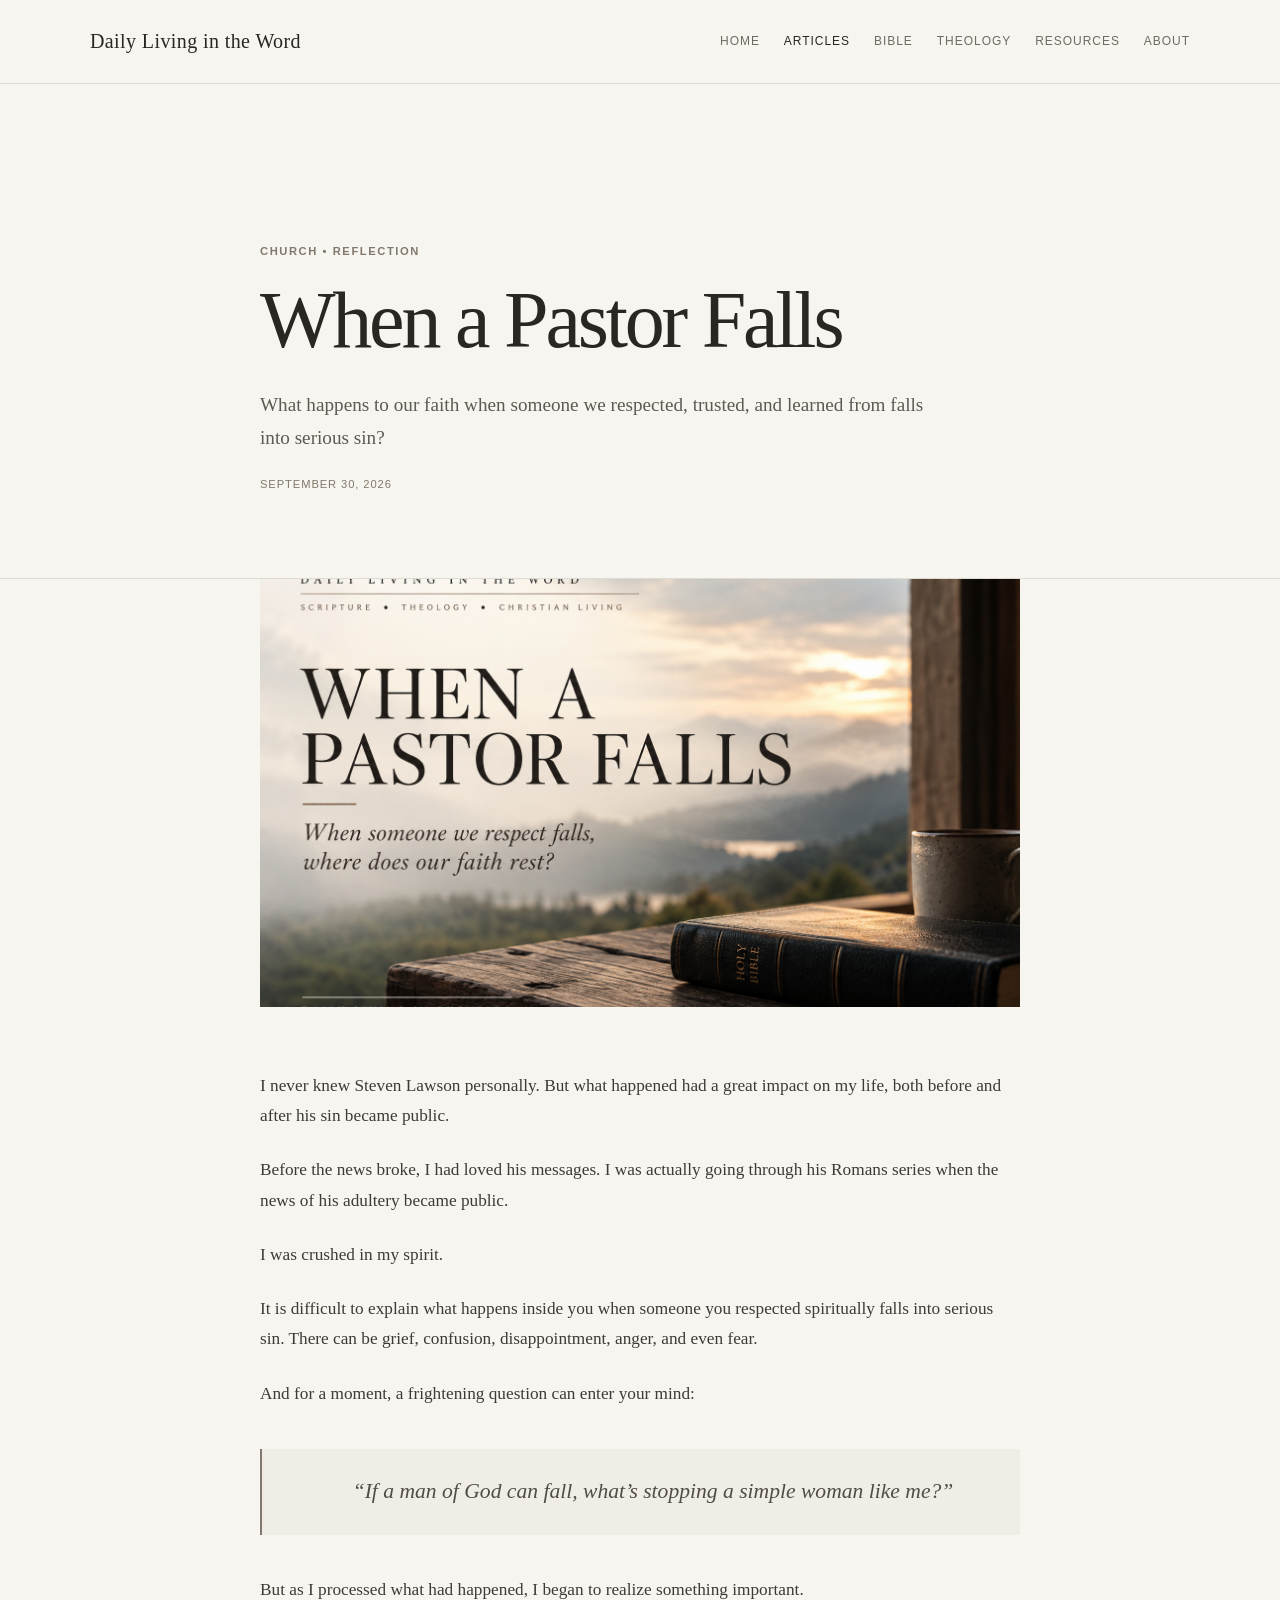
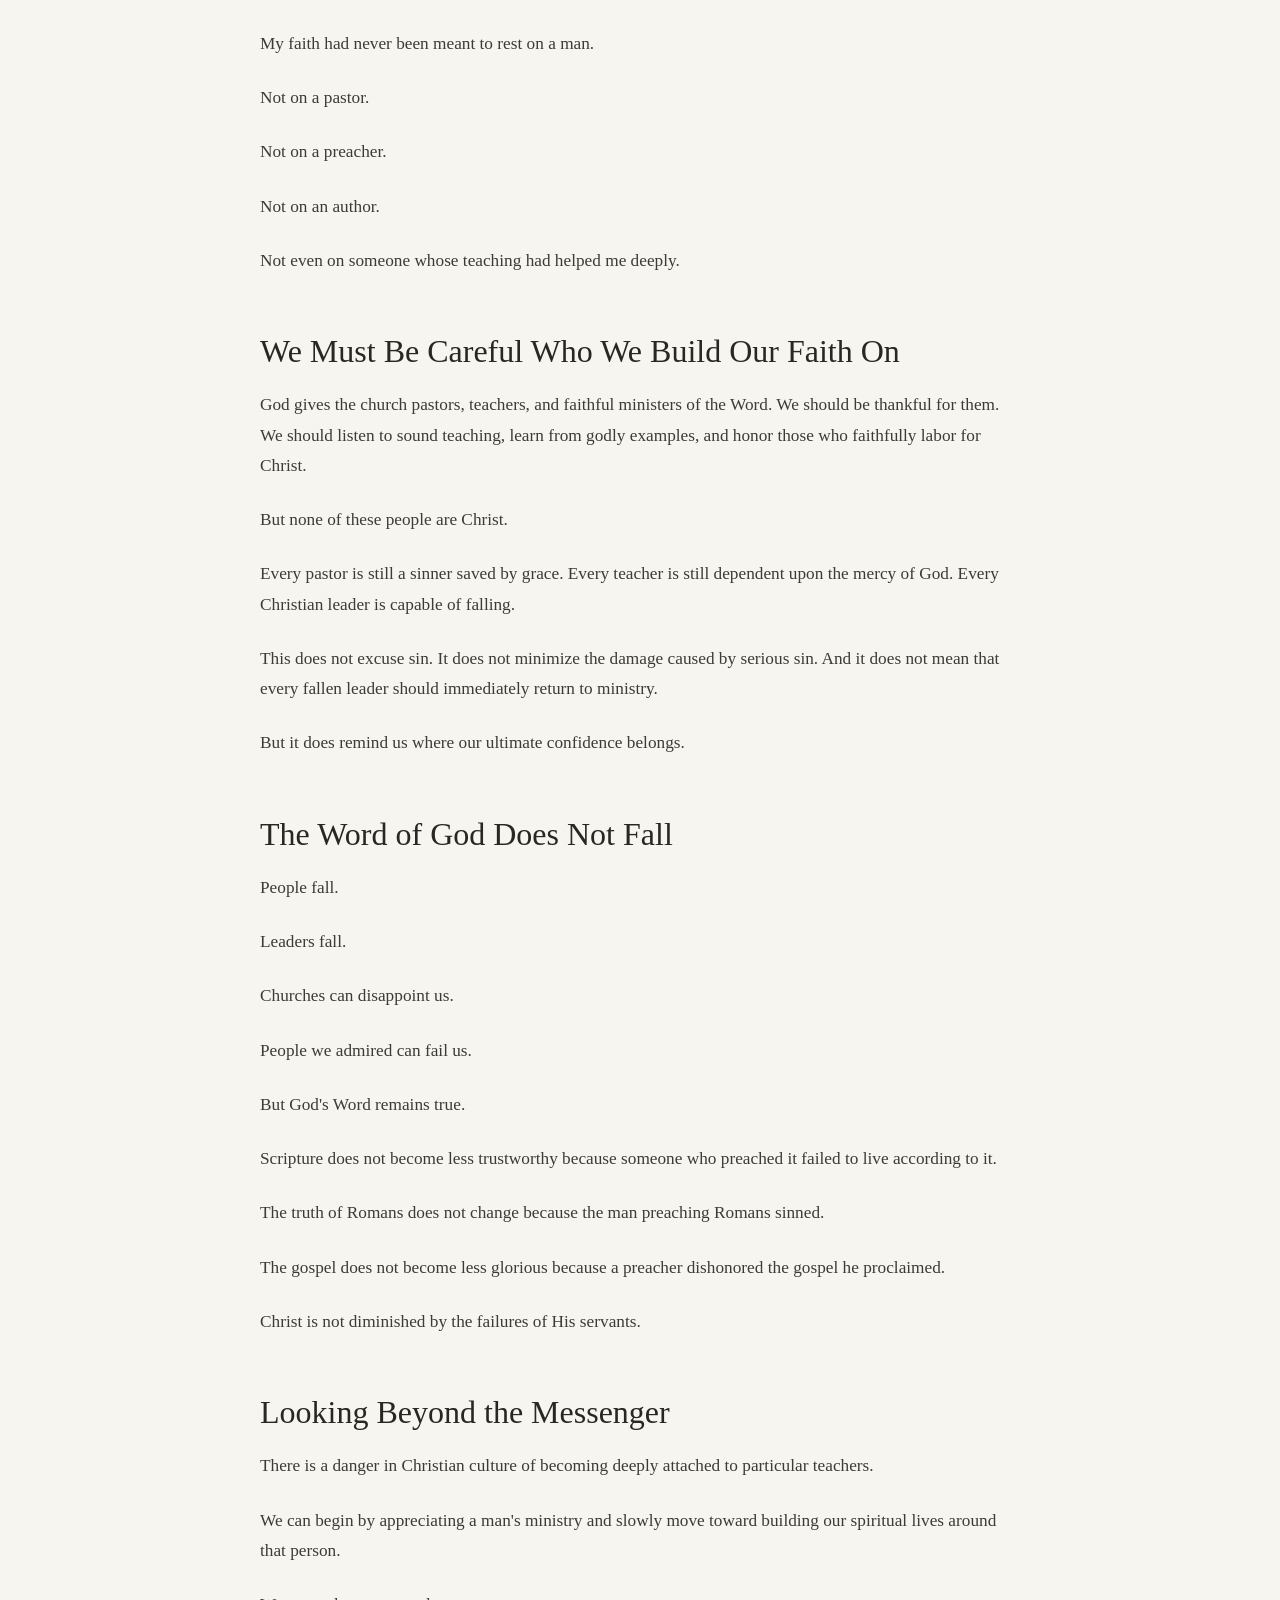
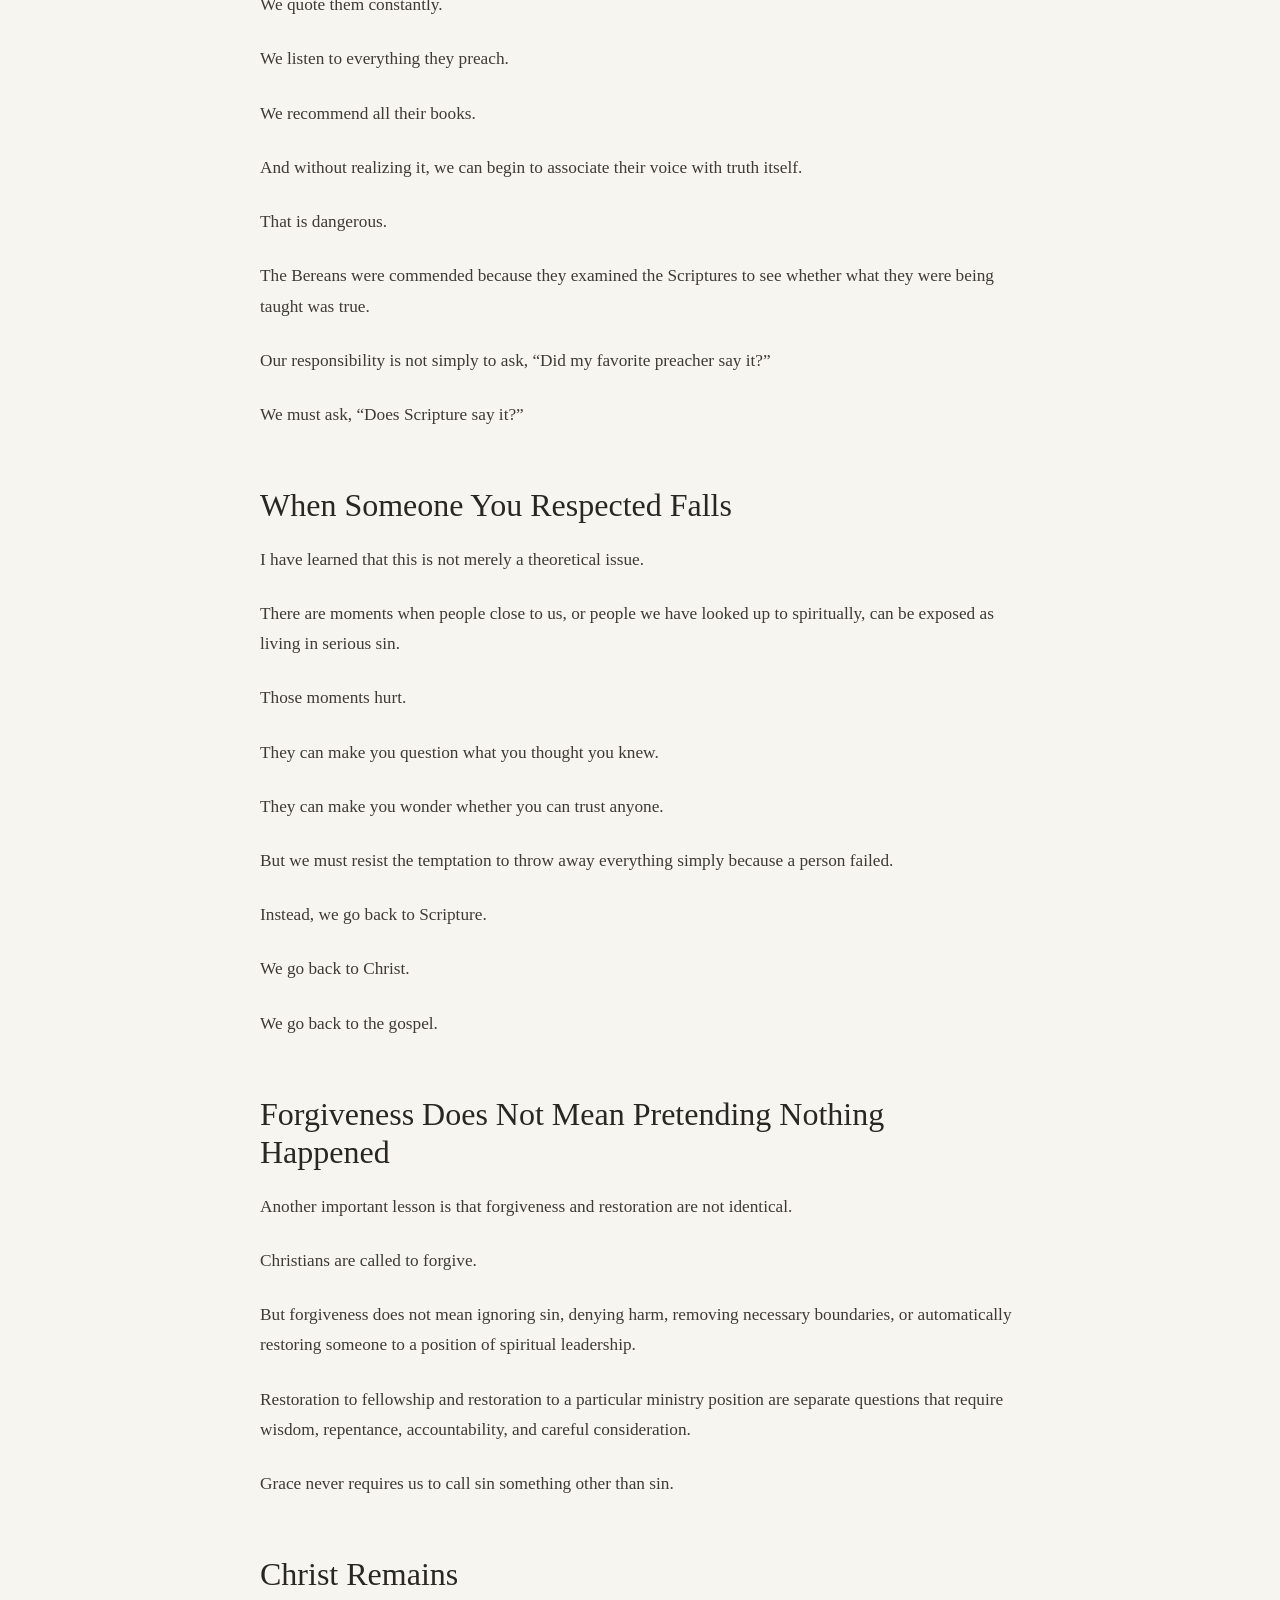
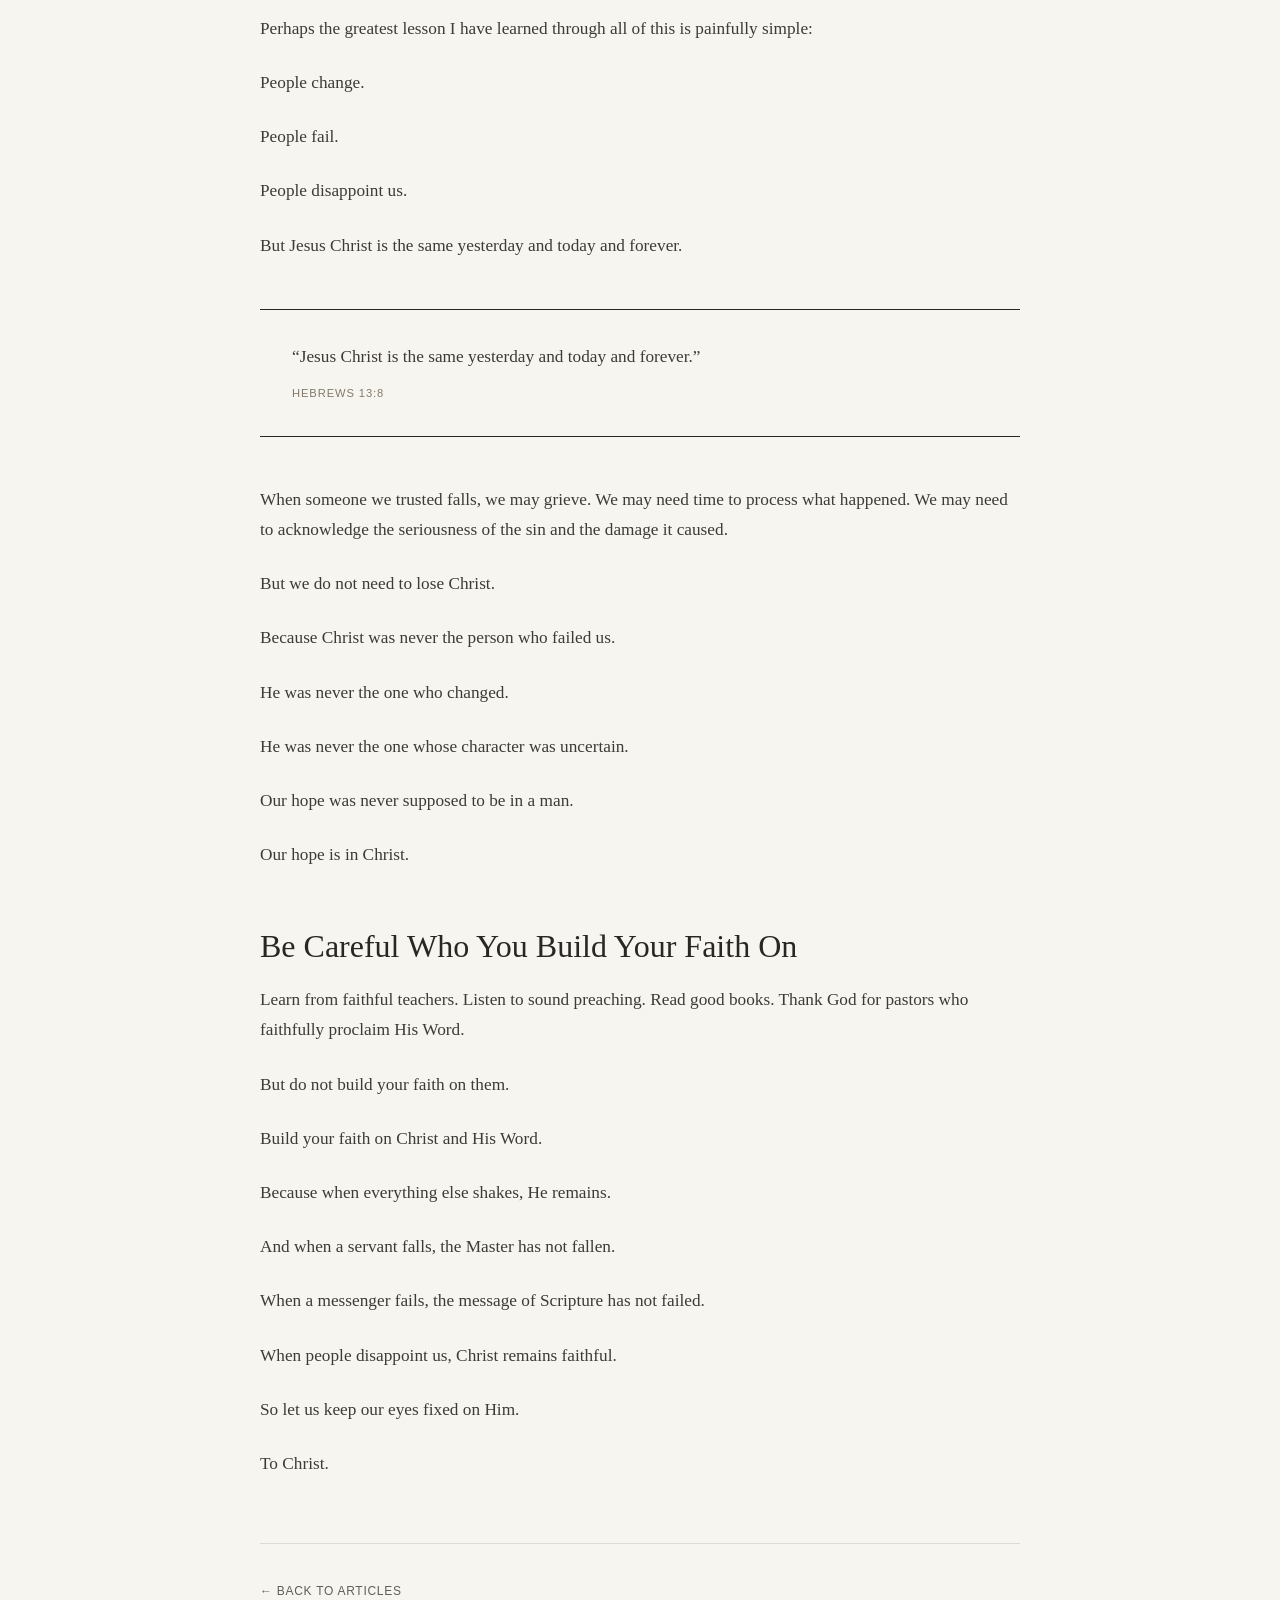
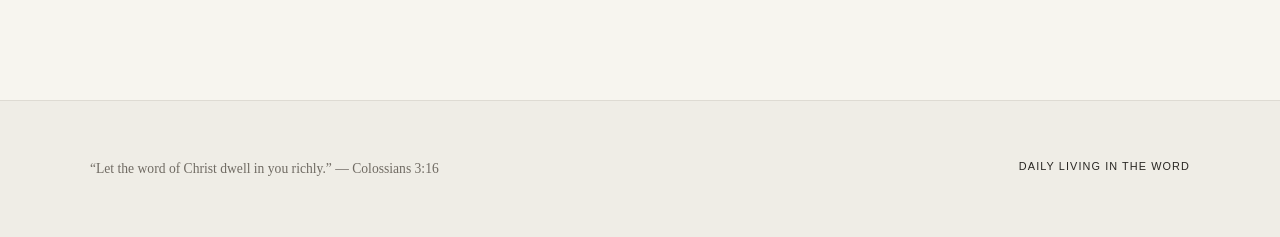
==== article-pastor-falls.html @ 7745fbad "Add files via upload" ====
<!DOCTYPE html>
<html lang="en">

<head>

    <meta charset="UTF-8">

    <meta
        name="viewport"
        content="width=device-width, initial-scale=1.0"
    >

    <meta
        name="description"
        content="When a Pastor Falls — a reflection on what happens to our faith when someone we respected, trusted, and learned from falls into serious sin."
    >

    <title>
        When a Pastor Falls | Daily Living in the Word
    </title>

    <link
        rel="stylesheet"
        href="css/style.css"
    >

</head>


<body>


<!-- =========================================================
     HEADER
     ========================================================= -->

<header class="site-header">

    <div class="container">

        <a
            class="site-logo"
            href="index.html"
        >
            Daily Living in the Word
        </a>


        <nav class="main-nav">

            <a href="index.html">
                Home
            </a>

            <a
                href="articles.html"
                class="active"
            >
                Articles
            </a>

            <a href="bible.html">
                Bible
            </a>

            <a href="theology.html">
                Theology
            </a>

            <a href="resources.html">
                Resources
            </a>

            <a href="about.html">
                About
            </a>

        </nav>

    </div>

</header>



<!-- =========================================================
     MAIN
     ========================================================= -->

<main>


    <article class="single-article">


        <!-- =================================================
             ARTICLE HEADER
             ================================================= -->

        <header class="page-header">

            <div class="container narrow">

                <p class="eyebrow">
                    CHURCH • REFLECTION
                </p>


                <h1>
                    When a Pastor Falls
                </h1>


                <p class="page-intro">
                    What happens to our faith when someone we respected,
                    trusted, and learned from falls into serious sin?
                </p>


                <p class="article-date">

                    <time datetime="2026-09-30">
                        September 30, 2026
                    </time>

                </p>

            </div>

        </header>



        <!-- =================================================
             ARTICLE CONTENT
             ================================================= -->

        <section class="single-article-content">

            <div class="container narrow">


                <!-- ARTICLE COVER -->

                <figure class="article-cover">

                    <img
                        src="images/pastor-falls-cover.png"
                        alt="When a Pastor Falls article cover"
                    >

                </figure>



                <!-- ARTICLE BODY -->

                <div class="article-body">


                    <p>
                        I never knew Steven Lawson personally. But what happened
                        had a great impact on my life, both before and after his sin
                        became public.
                    </p>


                    <p>
                        Before the news broke, I had loved his messages. I was
                        actually going through his Romans series when the news of
                        his adultery became public.
                    </p>


                    <p>
                        I was crushed in my spirit.
                    </p>


                    <p>
                        It is difficult to explain what happens inside you when
                        someone you respected spiritually falls into serious sin.
                        There can be grief, confusion, disappointment, anger,
                        and even fear.
                    </p>


                    <p>
                        And for a moment, a frightening question can enter your mind:
                    </p>


                    <blockquote class="pull-quote">

                        “If a man of God can fall, what’s stopping a simple woman
                        like me?”

                    </blockquote>


                    <p>
                        But as I processed what had happened, I began to realize
                        something important.
                    </p>


                    <p>
                        My faith had never been meant to rest on a man.
                    </p>


                    <p>
                        Not on a pastor.
                    </p>


                    <p>
                        Not on a preacher.
                    </p>


                    <p>
                        Not on an author.
                    </p>


                    <p>
                        Not even on someone whose teaching had helped me deeply.
                    </p>



                    <!-- SECTION 1 -->

                    <h2>
                        We Must Be Careful Who We Build Our Faith On
                    </h2>


                    <p>
                        God gives the church pastors, teachers, and faithful
                        ministers of the Word. We should be thankful for them.
                        We should listen to sound teaching, learn from godly
                        examples, and honor those who faithfully labor for Christ.
                    </p>


                    <p>
                        But none of these people are Christ.
                    </p>


                    <p>
                        Every pastor is still a sinner saved by grace.
                        Every teacher is still dependent upon the mercy of God.
                        Every Christian leader is capable of falling.
                    </p>


                    <p>
                        This does not excuse sin. It does not minimize the damage
                        caused by serious sin. And it does not mean that every
                        fallen leader should immediately return to ministry.
                    </p>


                    <p>
                        But it does remind us where our ultimate confidence belongs.
                    </p>



                    <!-- SECTION 2 -->

                    <h2>
                        The Word of God Does Not Fall
                    </h2>


                    <p>
                        People fall.
                    </p>


                    <p>
                        Leaders fall.
                    </p>


                    <p>
                        Churches can disappoint us.
                    </p>


                    <p>
                        People we admired can fail us.
                    </p>


                    <p>
                        But God's Word remains true.
                    </p>


                    <p>
                        Scripture does not become less trustworthy because someone
                        who preached it failed to live according to it.
                    </p>


                    <p>
                        The truth of Romans does not change because the man preaching
                        Romans sinned.
                    </p>


                    <p>
                        The gospel does not become less glorious because a preacher
                        dishonored the gospel he proclaimed.
                    </p>


                    <p>
                        Christ is not diminished by the failures of His servants.
                    </p>



                    <!-- SECTION 3 -->

                    <h2>
                        Looking Beyond the Messenger
                    </h2>


                    <p>
                        There is a danger in Christian culture of becoming deeply
                        attached to particular teachers.
                    </p>


                    <p>
                        We can begin by appreciating a man's ministry and slowly
                        move toward building our spiritual lives around that person.
                    </p>


                    <p>
                        We quote them constantly.
                    </p>


                    <p>
                        We listen to everything they preach.
                    </p>


                    <p>
                        We recommend all their books.
                    </p>


                    <p>
                        And without realizing it, we can begin to associate their
                        voice with truth itself.
                    </p>


                    <p>
                        That is dangerous.
                    </p>


                    <p>
                        The Bereans were commended because they examined the
                        Scriptures to see whether what they were being taught
                        was true.
                    </p>


                    <p>
                        Our responsibility is not simply to ask,
                        “Did my favorite preacher say it?”
                    </p>


                    <p>
                        We must ask,
                        “Does Scripture say it?”
                    </p>



                    <!-- SECTION 4 -->

                    <h2>
                        When Someone You Respected Falls
                    </h2>


                    <p>
                        I have learned that this is not merely a theoretical issue.
                    </p>


                    <p>
                        There are moments when people close to us, or people we
                        have looked up to spiritually, can be exposed as living
                        in serious sin.
                    </p>


                    <p>
                        Those moments hurt.
                    </p>


                    <p>
                        They can make you question what you thought you knew.
                    </p>


                    <p>
                        They can make you wonder whether you can trust anyone.
                    </p>


                    <p>
                        But we must resist the temptation to throw away everything
                        simply because a person failed.
                    </p>


                    <p>
                        Instead, we go back to Scripture.
                    </p>


                    <p>
                        We go back to Christ.
                    </p>


                    <p>
                        We go back to the gospel.
                    </p>



                    <!-- SECTION 5 -->

                    <h2>
                        Forgiveness Does Not Mean Pretending Nothing Happened
                    </h2>


                    <p>
                        Another important lesson is that forgiveness and restoration
                        are not identical.
                    </p>


                    <p>
                        Christians are called to forgive.
                    </p>


                    <p>
                        But forgiveness does not mean ignoring sin, denying harm,
                        removing necessary boundaries, or automatically restoring
                        someone to a position of spiritual leadership.
                    </p>


                    <p>
                        Restoration to fellowship and restoration to a particular
                        ministry position are separate questions that require wisdom,
                        repentance, accountability, and careful consideration.
                    </p>


                    <p>
                        Grace never requires us to call sin something other than sin.
                    </p>



                    <!-- SECTION 6 -->

                    <h2>
                        Christ Remains
                    </h2>


                    <p>
                        Perhaps the greatest lesson I have learned through all of
                        this is painfully simple:
                    </p>


                    <p>
                        People change.
                    </p>


                    <p>
                        People fail.
                    </p>


                    <p>
                        People disappoint us.
                    </p>


                    <p>
                        But Jesus Christ is the same yesterday and today and forever.
                    </p>



                    <div class="scripture-box">

                        <p class="scripture-text">
                            “Jesus Christ is the same yesterday and today and forever.”
                        </p>


                        <p class="scripture-reference">
                            Hebrews 13:8
                        </p>

                    </div>



                    <p>
                        When someone we trusted falls, we may grieve.
                        We may need time to process what happened.
                        We may need to acknowledge the seriousness of the sin
                        and the damage it caused.
                    </p>


                    <p>
                        But we do not need to lose Christ.
                    </p>


                    <p>
                        Because Christ was never the person who failed us.
                    </p>


                    <p>
                        He was never the one who changed.
                    </p>


                    <p>
                        He was never the one whose character was uncertain.
                    </p>


                    <p>
                        Our hope was never supposed to be in a man.
                    </p>


                    <p>
                        Our hope is in Christ.
                    </p>



                    <!-- SECTION 7 -->

                    <h2>
                        Be Careful Who You Build Your Faith On
                    </h2>


                    <p>
                        Learn from faithful teachers.
                        Listen to sound preaching.
                        Read good books.
                        Thank God for pastors who faithfully proclaim His Word.
                    </p>


                    <p>
                        But do not build your faith on them.
                    </p>


                    <p>
                        Build your faith on Christ and His Word.
                    </p>


                    <p>
                        Because when everything else shakes, He remains.
                    </p>


                    <p>
                        And when a servant falls, the Master has not fallen.
                    </p>


                    <p>
                        When a messenger fails, the message of Scripture has not failed.
                    </p>


                    <p>
                        When people disappoint us, Christ remains faithful.
                    </p>


                    <p>
                        So let us keep our eyes fixed on Him.
                    </p>


                    <p class="article-ending">
                        To Christ.
                    </p>


                </div>



                <!-- ARTICLE FOOTER -->

                <footer class="article-footer">

                    <a
                        href="articles.html"
                        class="back-link"
                    >
                        ← Back to Articles
                    </a>

                </footer>


            </div>

        </section>

    </article>


</main>



<!-- =========================================================
     FOOTER
     ========================================================= -->

<footer class="site-footer">

    <div class="container">

        <p>
            “Let the word of Christ dwell in you richly.”
            — Colossians 3:16
        </p>


        <p class="footer-brand">
            Daily Living in the Word
        </p>

    </div>

</footer>


</body>

</html>
---- css/style.css ----
/* =========================================================
   DAILY LIVING IN THE WORD
   Main Stylesheet
   ========================================================= */


/* =========================================================
   RESET
   ========================================================= */

* {
    box-sizing: border-box;
}

html {
    scroll-behavior: smooth;
}

body {
    margin: 0;
    padding: 0;
    background: #f7f5ef;
    color: #292723;
    font-family: Georgia, "Times New Roman", serif;
    line-height: 1.75;
}

img {
    max-width: 100%;
    height: auto;
    display: block;
}

a {
    color: inherit;
    text-decoration: none;
}

p {
    margin-top: 0;
    margin-bottom: 1.25rem;
}

h1,
h2,
h3,
h4 {
    margin-top: 0;
    font-weight: normal;
    line-height: 1.2;
}


/* =========================================================
   GLOBAL CONTAINERS
   ========================================================= */

.container {
    width: 92%;
    max-width: 1100px;
    margin-left: auto;
    margin-right: auto;
}

.container.narrow {
    width: 92%;
    max-width: 760px;
    margin-left: auto;
    margin-right: auto;
}


/* =========================================================
   HEADER
   ========================================================= */

.site-header {
    border-bottom: 1px solid #dedbd3;
    background: #f7f5ef;
    padding: 1.5rem 0;
}

.site-header .container {
    display: flex;
    align-items: center;
    justify-content: space-between;
    gap: 2rem;
}

.site-logo {
    font-size: 1.25rem;
    letter-spacing: 0.02em;
    white-space: nowrap;
}

.main-nav {
    display: flex;
    align-items: center;
    justify-content: flex-end;
    flex-wrap: wrap;
    gap: 1.5rem;

    font-family: Arial, Helvetica, sans-serif;
    font-size: 0.75rem;
    letter-spacing: 0.08em;
    text-transform: uppercase;
}

.main-nav a {
    color: #6f6a62;
    transition: color 0.2s ease;
}

.main-nav a:hover,
.main-nav a.active {
    color: #292723;
}


/* =========================================================
   TYPOGRAPHY
   ========================================================= */

.eyebrow {
    margin-bottom: 0.75rem;

    color: #81796d;

    font-family: Arial, Helvetica, sans-serif;
    font-size: 0.7rem;
    font-weight: 600;
    letter-spacing: 0.14em;
    line-height: 1.4;
    text-transform: uppercase;
}

.article-meta {
    margin-bottom: 0.75rem;

    color: #81796d;

    font-family: Arial, Helvetica, sans-serif;
    font-size: 0.7rem;
    letter-spacing: 0.12em;
    text-transform: uppercase;
}

.category {
    margin-bottom: 1rem;

    color: #81796d;

    font-family: Arial, Helvetica, sans-serif;
    font-size: 0.7rem;
    letter-spacing: 0.12em;
    text-transform: uppercase;
}

.text-link {
    display: inline-block;

    color: #625c54;

    font-family: Arial, Helvetica, sans-serif;
    font-size: 0.78rem;
    font-weight: 600;
    letter-spacing: 0.04em;
}

.text-link:hover {
    color: #292723;
}


/* =========================================================
   BUTTONS
   ========================================================= */

.button {
    display: inline-block;

    padding: 0.8rem 1.25rem;

    border: 1px solid #292723;
    background: #292723;
    color: #f7f5ef;

    font-family: Arial, Helvetica, sans-serif;
    font-size: 0.72rem;
    letter-spacing: 0.08em;
    text-transform: uppercase;

    transition: all 0.2s ease;
}

.button:hover {
    background: transparent;
    color: #292723;
}

.button.secondary {
    background: transparent;
    color: #292723;
}

.button.secondary:hover {
    background: #292723;
    color: #f7f5ef;
}


/* =========================================================
   HOME HERO
   ========================================================= */

.hero {
    padding: 7rem 0 6rem;
    border-bottom: 1px solid #dedbd3;
}

.hero-content {
    max-width: 800px;
}

.hero h1 {
    margin-bottom: 1.5rem;

    font-size: clamp(3rem, 7vw, 5.5rem);
    letter-spacing: -0.04em;
}

.hero p {
    max-width: 650px;

    color: #5e5952;
    font-size: 1.2rem;
}

.hero-actions {
    display: flex;
    flex-wrap: wrap;
    gap: 1rem;

    margin-top: 2rem;
}


/* =========================================================
   GENERAL SECTIONS
   ========================================================= */

.content-section {
    padding: 5rem 0;
}

.content-section h2 {
    margin-bottom: 1.5rem;

    font-size: clamp(2rem, 4vw, 3rem);
    letter-spacing: -0.025em;
}

.content-section h3 {
    margin-bottom: 0.75rem;
    font-size: 1.45rem;
}

.content-section p {
    color: #504c46;
}

.alt-section {
    background: #efede6;
}


/* =========================================================
   PAGE HEADER
   ========================================================= */

.page-header {
    padding: 5.5rem 0 4rem;

    border-bottom: 1px solid #dedbd3;
}

.page-header h1 {
    margin-bottom: 1.25rem;

    font-size: clamp(3rem, 7vw, 5rem);
    letter-spacing: -0.04em;
}

.page-intro {
    max-width: 680px;
    margin-bottom: 0;

    color: #5e5952;
    font-size: 1.2rem;
}


/* =========================================================
   FEATURED ARTICLE
   ========================================================= */

.featured-article {
    padding: 5rem 0;
}

.featured-article > .container > .eyebrow {
    margin-bottom: 2rem;
}

.featured-grid {
    display: grid;
    grid-template-columns: 1fr 1fr;
    gap: 4rem;

    align-items: center;
}

.featured-grid h2 {
    margin-bottom: 1rem;

    font-size: clamp(2.3rem, 5vw, 3.6rem);
    letter-spacing: -0.035em;
}

.featured-grid > div:first-child > p:not(.article-meta) {
    max-width: 650px;

    color: #5e5952;
    font-size: 1.08rem;
}

.featured-image-placeholder {
    width: 100%;
    aspect-ratio: 16 / 10;

    display: flex;
    align-items: center;
    justify-content: center;

    background: #e7e3da;
    color: #81796d;

    font-family: Arial, Helvetica, sans-serif;
    font-size: 0.72rem;
    letter-spacing: 0.14em;
    text-align: center;
    text-transform: uppercase;
}


/* =========================================================
   ARTICLE LIST SECTION
   ========================================================= */

.article-list-section {
    padding: 5rem 0;
    border-top: 1px solid #dedbd3;
}

.article-list-section .section-heading {
    margin-bottom: 2rem;
}

.article-list-section .section-heading h2 {
    margin-bottom: 0;

    font-size: clamp(2rem, 4vw, 3rem);
}


/* =========================================================
   SECTION HEADINGS
   ========================================================= */

.section-heading {
    display: flex;
    align-items: flex-end;
    justify-content: space-between;

    gap: 2rem;
}


/* =========================================================
   ARTICLE FILTERS
   ========================================================= */

.article-filters {
    display: flex;
    flex-wrap: wrap;
    gap: 0.6rem;

    margin-bottom: 3rem;
}

.filter-button {
    padding: 0.55rem 0.9rem;

    border: 1px solid #cfcac0;
    background: transparent;
    color: #625e57;

    font-family: Arial, Helvetica, sans-serif;
    font-size: 0.68rem;
    letter-spacing: 0.08em;
    text-transform: uppercase;

    cursor: pointer;
}

.filter-button:hover,
.filter-button.active {
    border-color: #292723;
    background: #292723;
    color: #f7f5ef;
}


/* =========================================================
   ARTICLE GRID
   ========================================================= */

.article-grid {
    display: grid;
    grid-template-columns: repeat(3, 1fr);
    gap: 3rem 2rem;
}

.article-card {
    border-top: 1px solid #292723;
    padding-top: 1rem;
}

.article-card-image {
    display: block;

    width: 100%;
    aspect-ratio: 16 / 10;

    margin-bottom: 1.25rem;

    overflow: hidden;
    background: #e7e3da;
}

.article-card-image img {
    width: 100%;
    height: 100%;

    object-fit: cover;

    transition: transform 0.3s ease;
}

.article-card-image:hover img {
    transform: scale(1.02);
}

.article-card h3 {
    margin-bottom: 0.75rem;

    font-size: 1.45rem;
}

.article-card h3 a:hover {
    text-decoration: underline;
    text-decoration-thickness: 1px;
    text-underline-offset: 4px;
}

.article-card p:not(.article-meta) {
    color: #625e57;
    font-size: 0.95rem;
}


/* =========================================================
   ARTICLES PAGE — LEGACY SUPPORT
   ========================================================= */

.article-list {
    padding: 5rem 0;
}

.article-list-grid {
    display: grid;
    grid-template-columns: repeat(2, 1fr);
    gap: 3rem 2rem;
}

.article-list-card {
    border-top: 1px solid #292723;
    padding-top: 1rem;
}

.article-list-card-image {
    width: 100%;
    aspect-ratio: 16 / 10;

    margin-bottom: 1.25rem;

    overflow: hidden;
    background: #e7e3da;
}

.article-list-card-image img {
    width: 100%;
    height: 100%;
    object-fit: cover;
}

.article-list-card h2 {
    margin-bottom: 0.75rem;
    font-size: 1.7rem;
}

.article-list-card p {
    color: #625e57;
}


/* =========================================================
   SINGLE ARTICLE
   ========================================================= */

.single-article {
    padding: 4.5rem 0 6rem;
}

.article-header {
    max-width: 850px;
    margin: 0 auto 3rem;
}

.article-header h1 {
    margin-bottom: 1.5rem;

    font-size: clamp(2.8rem, 6vw, 5rem);
    letter-spacing: -0.04em;
}

.article-subtitle {
    max-width: 720px;

    color: #625e57;
    font-size: 1.2rem;
}

.article-date {
    margin-top: 1.25rem;

    color: #81796d;

    font-family: Arial, Helvetica, sans-serif;
    font-size: 0.7rem;
    letter-spacing: 0.08em;
    text-transform: uppercase;
}

.article-cover {
    width: 100%;
    margin: 0 auto 4rem;
}

.article-cover img {
    width: 100%;
    aspect-ratio: 16 / 9;

    object-fit: cover;
}

.article-cover-placeholder {
    width: 100%;
    aspect-ratio: 16 / 9;

    display: flex;
    align-items: center;
    justify-content: center;

    background: #e7e3da;
    color: #81796d;

    font-family: Arial, Helvetica, sans-serif;
    font-size: 0.72rem;
    letter-spacing: 0.14em;
    text-transform: uppercase;
}

.cover-placeholder {
    width: 100%;
    aspect-ratio: 16 / 9;

    display: flex;
    align-items: center;
    justify-content: center;

    background: #e7e3da;
    color: #81796d;

    font-family: Arial, Helvetica, sans-serif;
    font-size: 0.7rem;
    letter-spacing: 0.12em;
    text-transform: uppercase;
}

.article-body {
    max-width: 760px;
    margin: 0 auto;
}

.article-body p {
    margin-bottom: 1.5rem;

    color: #3e3b36;
    font-size: 1.08rem;
}

.article-body h1 {
    margin-bottom: 1.5rem;
    font-size: 2.8rem;
}

.article-body h2 {
    margin-top: 3.5rem;
    margin-bottom: 1.25rem;

    font-size: 2rem;
}

.article-body h3 {
    margin-top: 3rem;
    margin-bottom: 1.25rem;

    font-size: 1.6rem;
}

.article-body strong {
    color: #292723;
}

.article-body em {
    color: #504c46;
}

.article-body blockquote {
    margin: 2.5rem 0;
    padding: 1.5rem 0 1.5rem 1.5rem;

    border-left: 2px solid #81796d;

    color: #504c46;
    font-size: 1.35rem;
    font-style: italic;
}

.article-body ul,
.article-body ol {
    margin-bottom: 1.5rem;
    padding-left: 1.5rem;
}

.article-body li {
    margin-bottom: 0.5rem;
}


/* =========================================================
   PULL QUOTE
   ========================================================= */

.pull-quote {
    margin: 3rem 0;
    padding: 2rem;

    background: #efede6;

    text-align: center;
}

.pull-quote p {
    margin-bottom: 0;

    color: #292723;
    font-size: 1.45rem;
    font-style: italic;
}


/* =========================================================
   SCRIPTURE BOX
   ========================================================= */

.scripture-box {
    margin: 3rem 0;
    padding: 2rem;

    border-top: 1px solid #292723;
    border-bottom: 1px solid #292723;
}

.scripture-box p {
    margin-bottom: 0.75rem;
}

.scripture-box p:last-child {
    margin-bottom: 0;

    color: #81796d;

    font-family: Arial, Helvetica, sans-serif;
    font-size: 0.7rem;
    letter-spacing: 0.08em;
    text-transform: uppercase;
}


/* =========================================================
   ARTICLE FOOTER
   ========================================================= */

.article-footer,
.article-back {
    max-width: 760px;
    margin: 4rem auto 0;

    padding-top: 2rem;
    border-top: 1px solid #dedbd3;
}

.back-link,
.article-back a {
    color: #625e57;

    font-family: Arial, Helvetica, sans-serif;
    font-size: 0.75rem;
    letter-spacing: 0.06em;
    text-transform: uppercase;
}

.back-link:hover,
.article-back a:hover {
    color: #292723;
}


/* =========================================================
   DARK FEATURE
   ========================================================= */

.dark-feature {
    padding: 5rem 0;

    background: #292723;
    color: #f7f5ef;
}

.dark-feature .eyebrow {
    color: #b5aea2;
}

.dark-feature h2 {
    margin-bottom: 1.5rem;

    font-size: clamp(2.3rem, 5vw, 4rem);
    letter-spacing: -0.03em;
}

.dark-feature p {
    color: #d4d0c8;
}

.dark-feature p:last-child {
    margin-bottom: 0;
}


/* =========================================================
   ABOUT PAGE
   ========================================================= */

.about-grid {
    display: grid;
    grid-template-columns: repeat(2, 1fr);

    gap: 1px;

    margin-top: 2.5rem;

    background: #d8d4ca;
    border: 1px solid #d8d4ca;
}

.about-card {
    padding: 2.25rem;

    background: #f7f5ef;
}

.about-card h3 {
    margin-bottom: 0.75rem;

    font-size: 1.5rem;
}

.about-card p {
    margin-bottom: 1.25rem;
}

.about-card .text-link {
    margin-top: 0.25rem;
}

.about-card:hover {
    background: #efede6;
}


/* =========================================================
   SCRIPTURE SECTION
   ========================================================= */

.scripture-section {
    padding: 5.5rem 0;

    border-top: 1px solid #dedbd3;
    border-bottom: 1px solid #dedbd3;

    text-align: center;
}

.scripture-section blockquote {
    max-width: 800px;

    margin: 0 auto 1.25rem;

    font-size: clamp(1.8rem, 4vw, 3rem);
    font-style: italic;
    line-height: 1.35;
}

.scripture-section p:last-child {
    margin-bottom: 0;

    color: #81796d;

    font-family: Arial, Helvetica, sans-serif;
    font-size: 0.72rem;
    letter-spacing: 0.1em;
    text-transform: uppercase;
}


/* =========================================================
   INSTAGRAM SECTION
   ========================================================= */

.instagram-section {
    padding: 5rem 0;

    border-top: 1px solid #dedbd3;
}

.instagram-content {
    display: flex;
    align-items: center;
    justify-content: space-between;

    gap: 2rem;
}

.instagram-content h2 {
    margin-bottom: 0.75rem;
    font-size: 2rem;
}

.instagram-content p {
    margin-bottom: 0;
    color: #625e57;
}

.instagram-link {
    flex-shrink: 0;

    padding: 0.8rem 1.1rem;

    border: 1px solid #292723;

    font-family: Arial, Helvetica, sans-serif;
    font-size: 0.7rem;
    letter-spacing: 0.08em;
    text-transform: uppercase;
}

.instagram-link:hover {
    background: #292723;
    color: #f7f5ef;
}


/* =========================================================
   BIBLE / THEOLOGY / RESOURCE CARDS
   ========================================================= */

.card-grid {
    display: grid;
    grid-template-columns: repeat(3, 1fr);
    gap: 1.5rem;
}

.info-card {
    padding: 2rem;

    border: 1px solid #d8d4ca;
    background: #f7f5ef;
}

.info-card h3 {
    margin-bottom: 0.75rem;
    font-size: 1.35rem;
}

.info-card p {
    color: #625e57;
    font-size: 0.95rem;
}


/* =========================================================
   BOOKS / BIBLE LISTS
   ========================================================= */

.book-grid {
    display: grid;
    grid-template-columns: repeat(2, 1fr);
    gap: 1rem 3rem;
}

.book-list {
    list-style: none;

    margin: 0;
    padding: 0;
}

.book-list li {
    padding: 0.7rem 0;

    border-bottom: 1px solid #dedbd3;
}

.book-list a {
    display: flex;
    justify-content: space-between;
    gap: 1rem;
}

.book-list a:hover {
    color: #81796d;
}


/* =========================================================
   FOOTER
   ========================================================= */

.site-footer {
    padding: 3.5rem 0;

    border-top: 1px solid #dedbd3;

    background: #efede6;
}

.site-footer .container {
    display: flex;
    align-items: flex-start;
    justify-content: space-between;

    gap: 2rem;
}

.site-footer p {
    max-width: 600px;

    margin-bottom: 0;

    color: #706b63;
    font-size: 0.85rem;
}

.site-footer .footer-brand {
    color: #292723;

    font-family: Arial, Helvetica, sans-serif;
    font-size: 0.68rem;
    letter-spacing: 0.1em;
    text-transform: uppercase;
}


/* =========================================================
   RESPONSIVE — TABLET
   ========================================================= */

@media (max-width: 800px) {

    .site-header .container {
        flex-direction: column;
        align-items: flex-start;

        gap: 1rem;
    }

    .main-nav {
        justify-content: flex-start;
        gap: 1rem 1.25rem;
    }

    .hero {
        padding: 5rem 0 4.5rem;
    }

    .featured-grid {
        grid-template-columns: 1fr;
        gap: 2rem;
    }

    .article-grid {
        grid-template-columns: repeat(2, 1fr);
    }

    .article-list-grid {
        grid-template-columns: 1fr;
    }

    .card-grid {
        grid-template-columns: repeat(2, 1fr);
    }

    .about-grid {
        grid-template-columns: 1fr;
    }

    .instagram-content {
        flex-direction: column;
        align-items: flex-start;
    }

    .site-footer .container {
        flex-direction: column;
    }
}


/* =========================================================
   RESPONSIVE — MOBILE
   ========================================================= */

@media (max-width: 500px) {

    body {
        line-height: 1.65;
    }

    .container,
    .container.narrow {
        width: 90%;
    }

    .site-header {
        padding: 1.25rem 0;
    }

    .site-logo {
        font-size: 1.1rem;
    }

    .main-nav {
        width: 100%;

        gap: 0.75rem 1rem;

        font-size: 0.65rem;
    }

    .hero {
        padding: 4rem 0;
    }

    .hero h1 {
        font-size: 2.8rem;
    }

    .hero p {
        font-size: 1.05rem;
    }

    .content-section,
    .featured,
    .featured-article,
    .latest,
    .article-list,
    .article-list-section,
    .instagram-section {
        padding: 3.5rem 0;
    }

    .page-header {
        padding: 4rem 0 3rem;
    }

    .page-header h1 {
        font-size: 3rem;
    }

    .page-intro {
        font-size: 1.05rem;
    }

    .article-grid {
        grid-template-columns: 1fr;
    }

    .card-grid {
        grid-template-columns: 1fr;
    }

    .book-grid {
        grid-template-columns: 1fr;
    }

    .about-card {
        padding: 1.5rem;
    }

    .dark-feature {
        padding: 3.5rem 0;
    }

    .dark-feature h2 {
        font-size: 2.3rem;
    }

    .scripture-section {
        padding: 4rem 0;
    }

    .scripture-section blockquote {
        font-size: 1.8rem;
    }

    .single-article {
        padding: 3.5rem 0 4rem;
    }

    .article-header h1 {
        font-size: 2.7rem;
    }

    .article-subtitle {
        font-size: 1.05rem;
    }

    .article-body p {
        font-size: 1rem;
    }

    .article-body blockquote {
        font-size: 1.15rem;
    }

    .pull-quote {
        padding: 1.5rem;
    }

    .pull-quote p {
        font-size: 1.2rem;
    }

    .site-footer {
        padding: 2.5rem 0;
    }
}
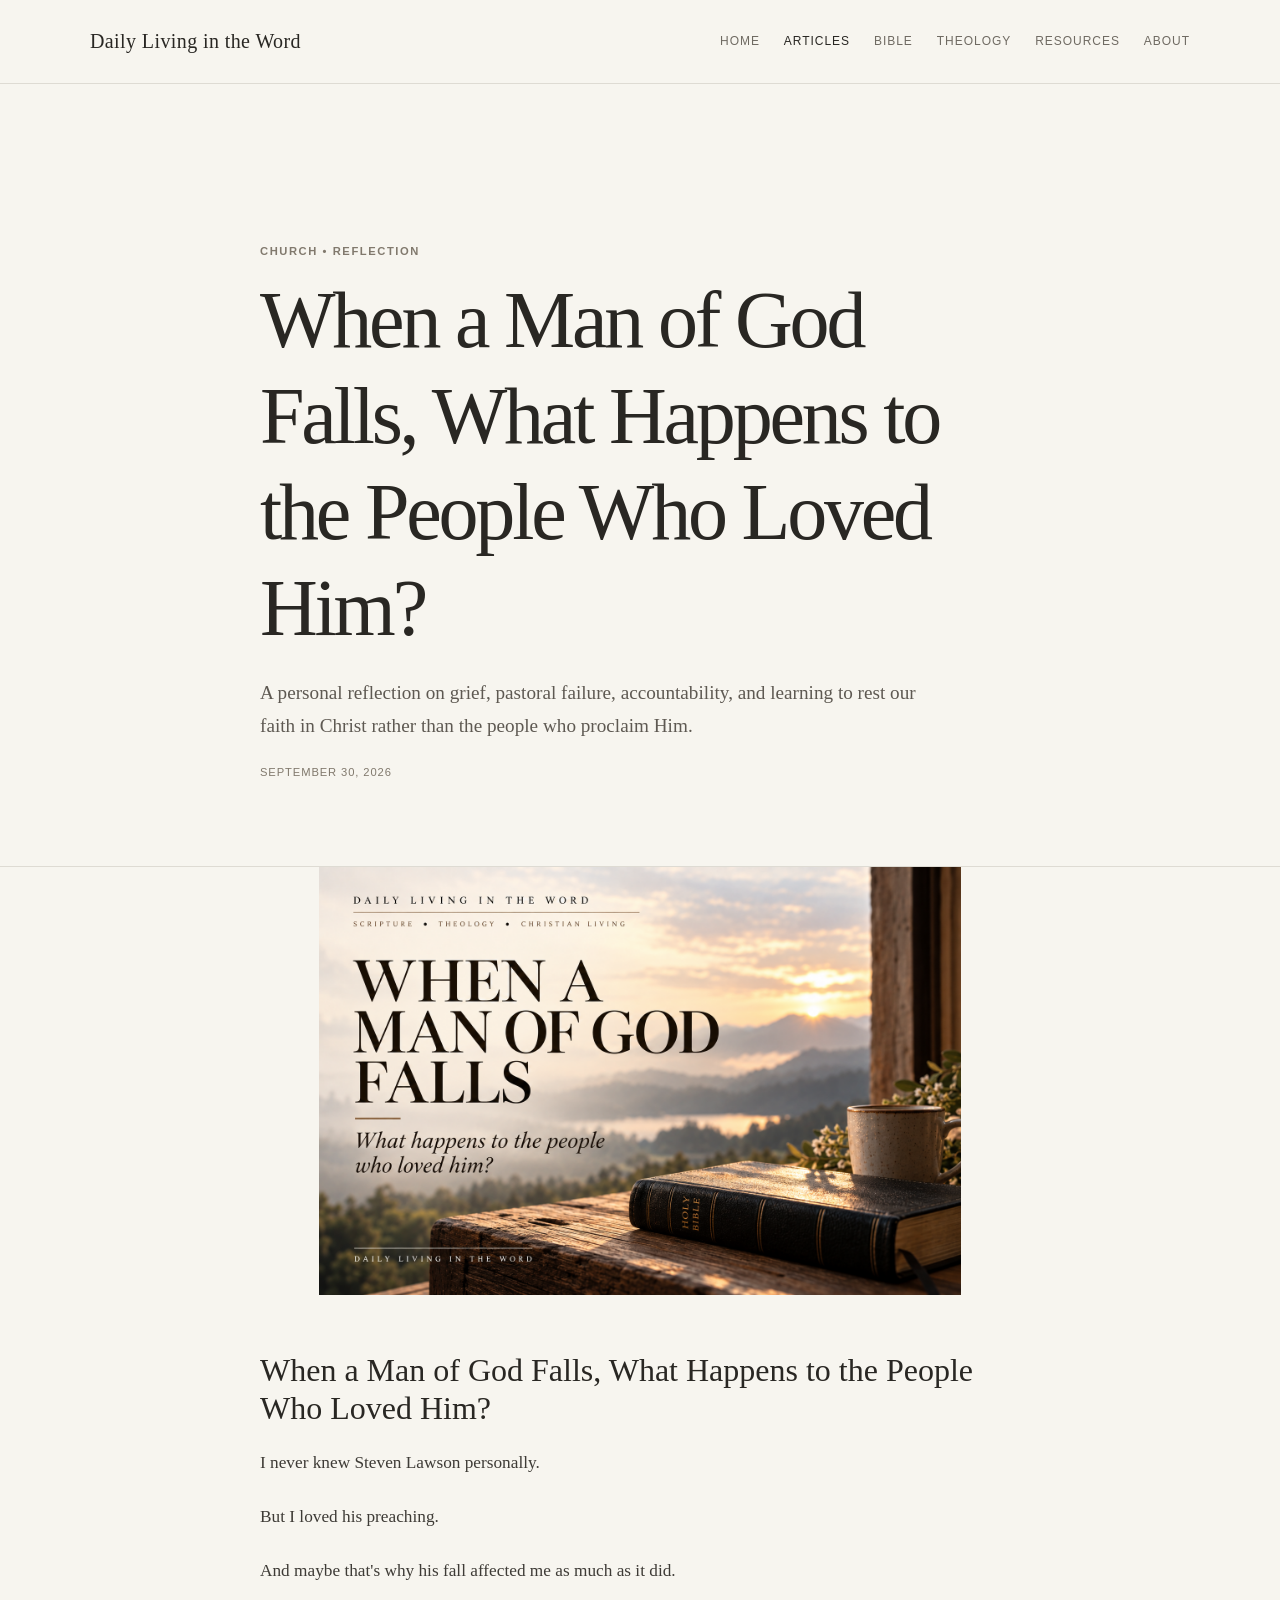
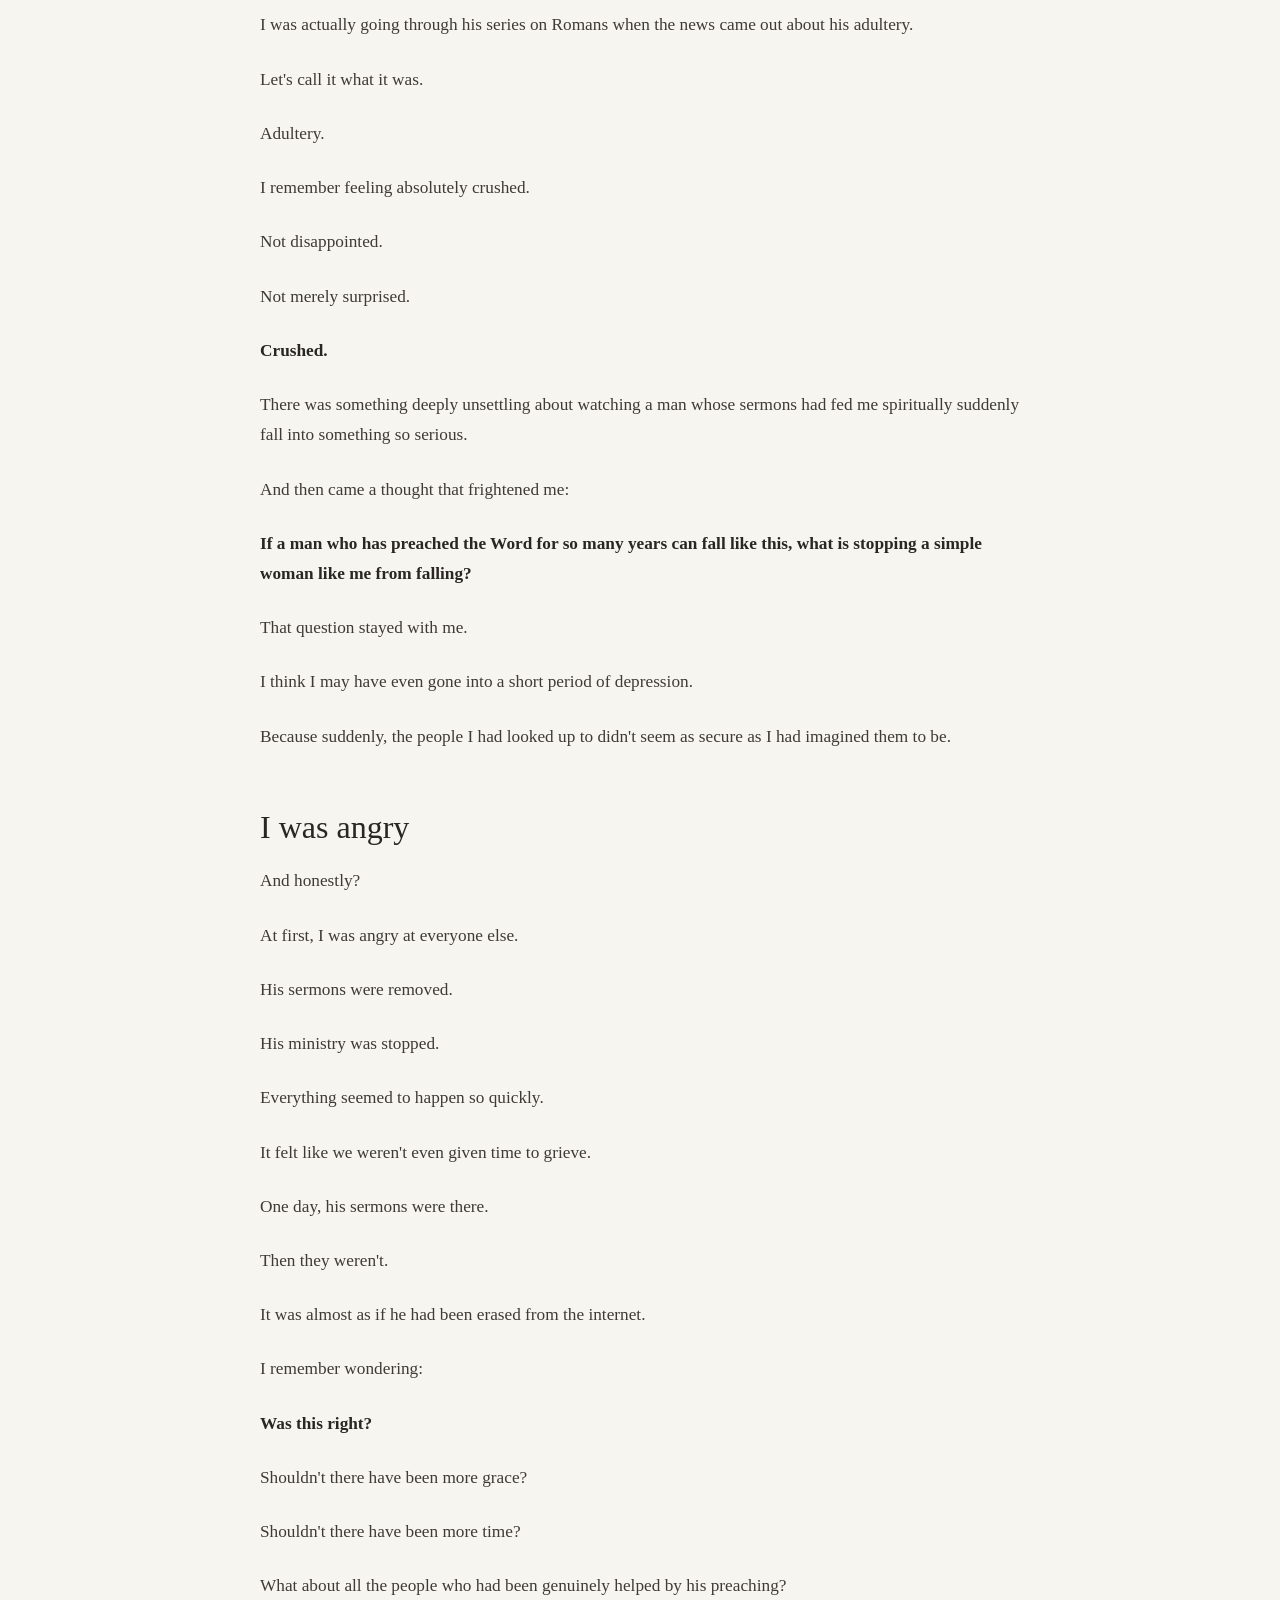
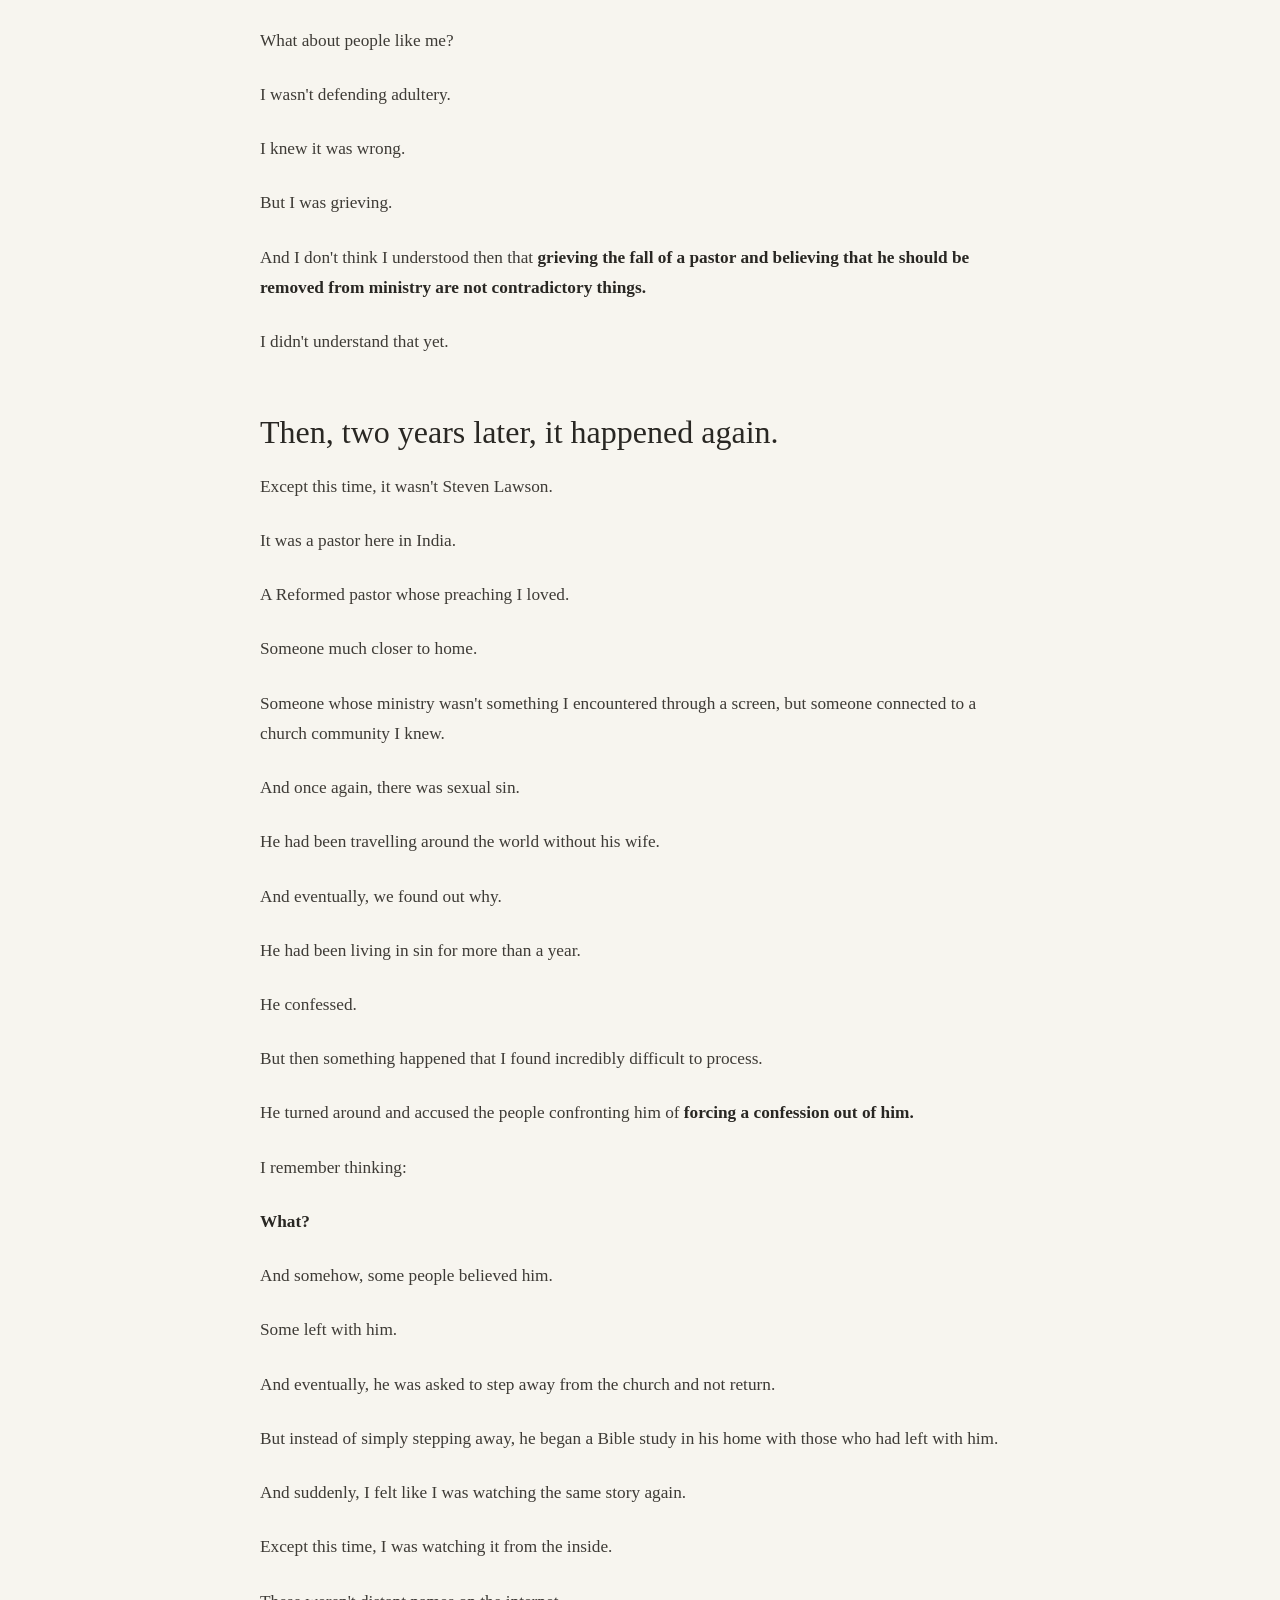
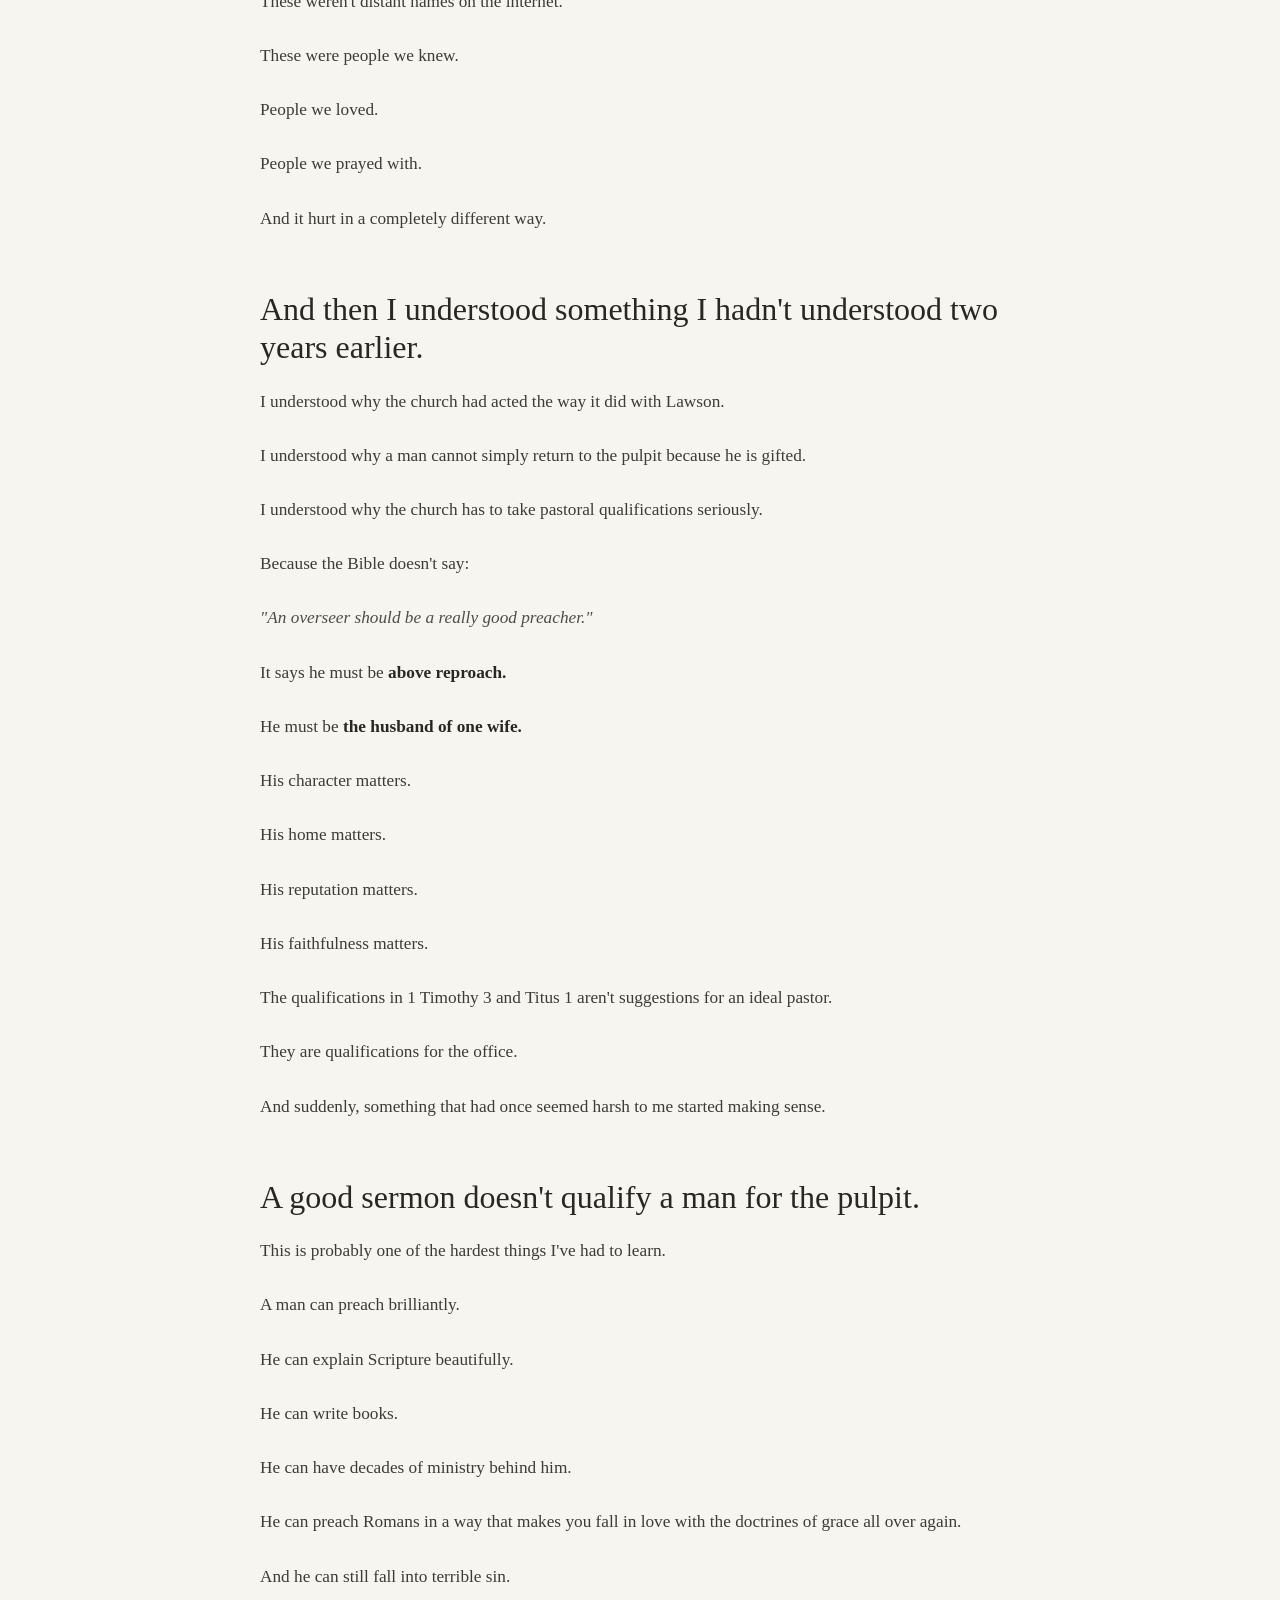
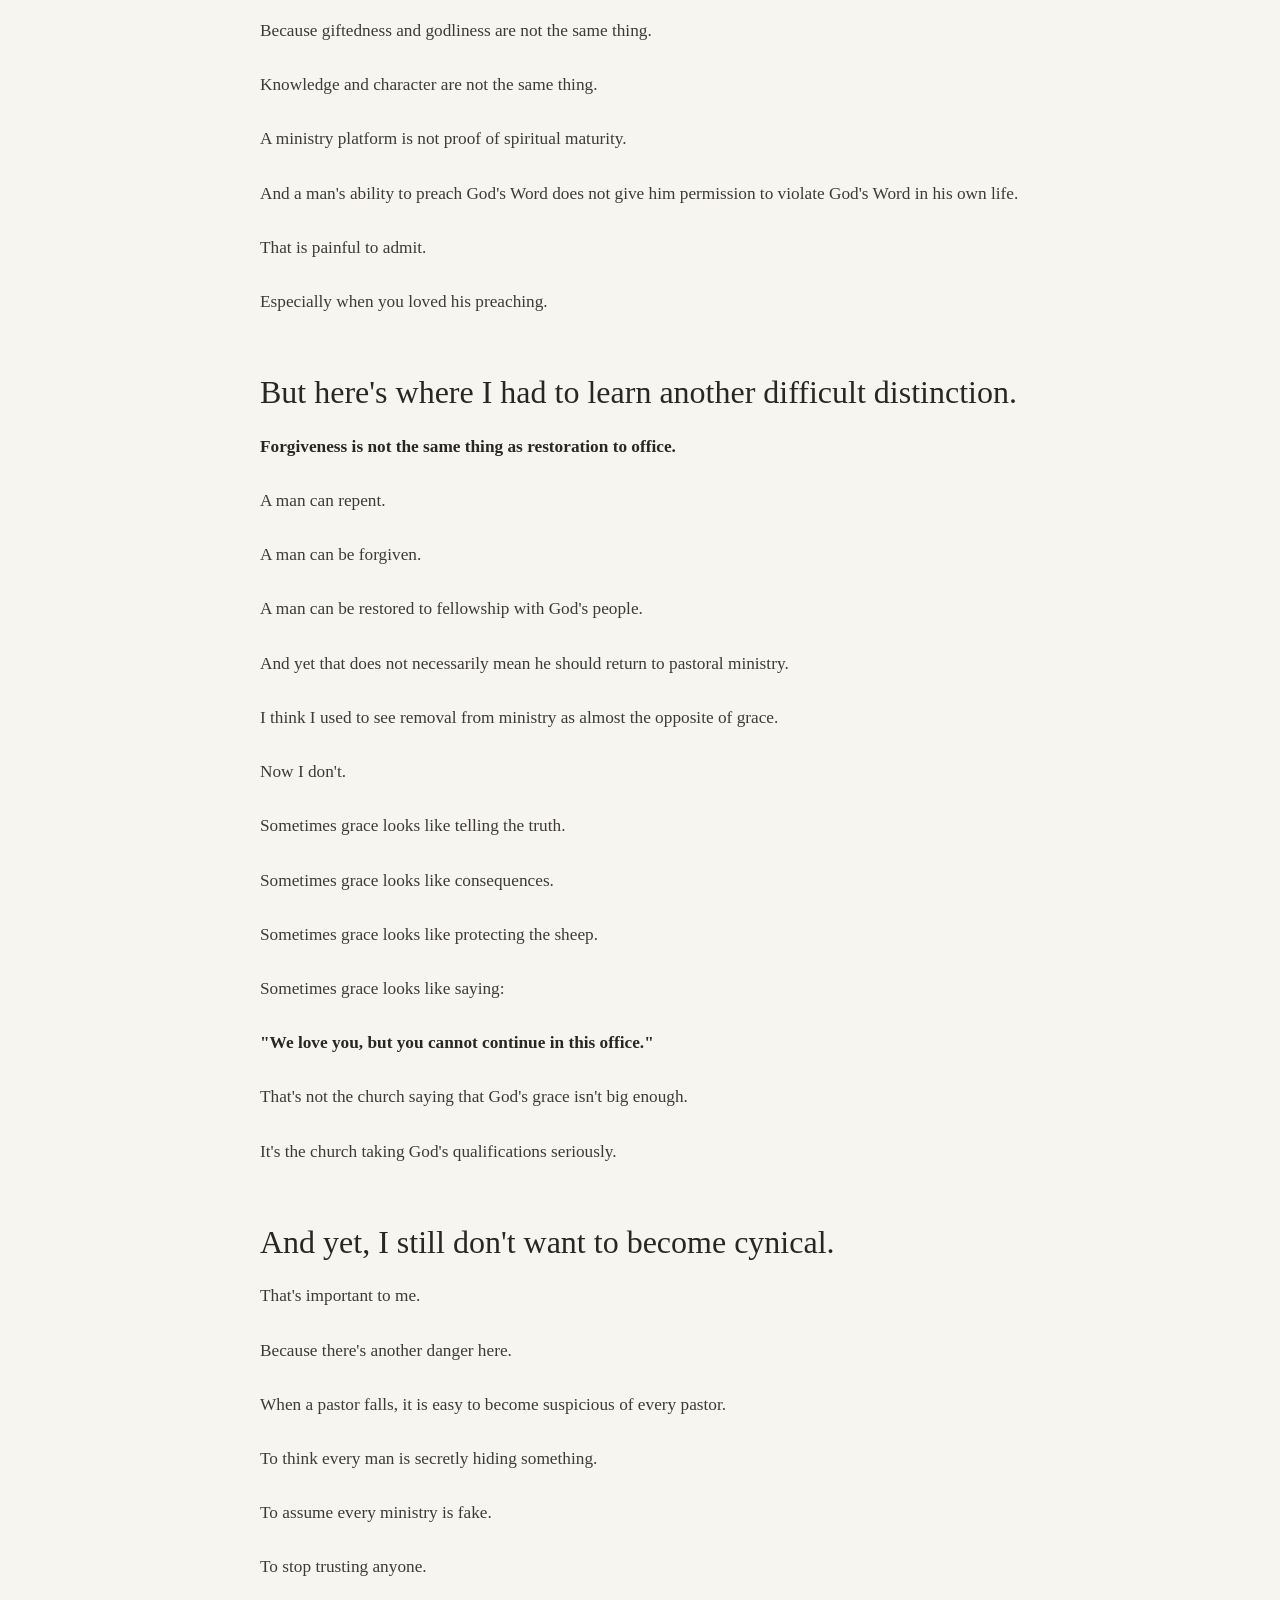
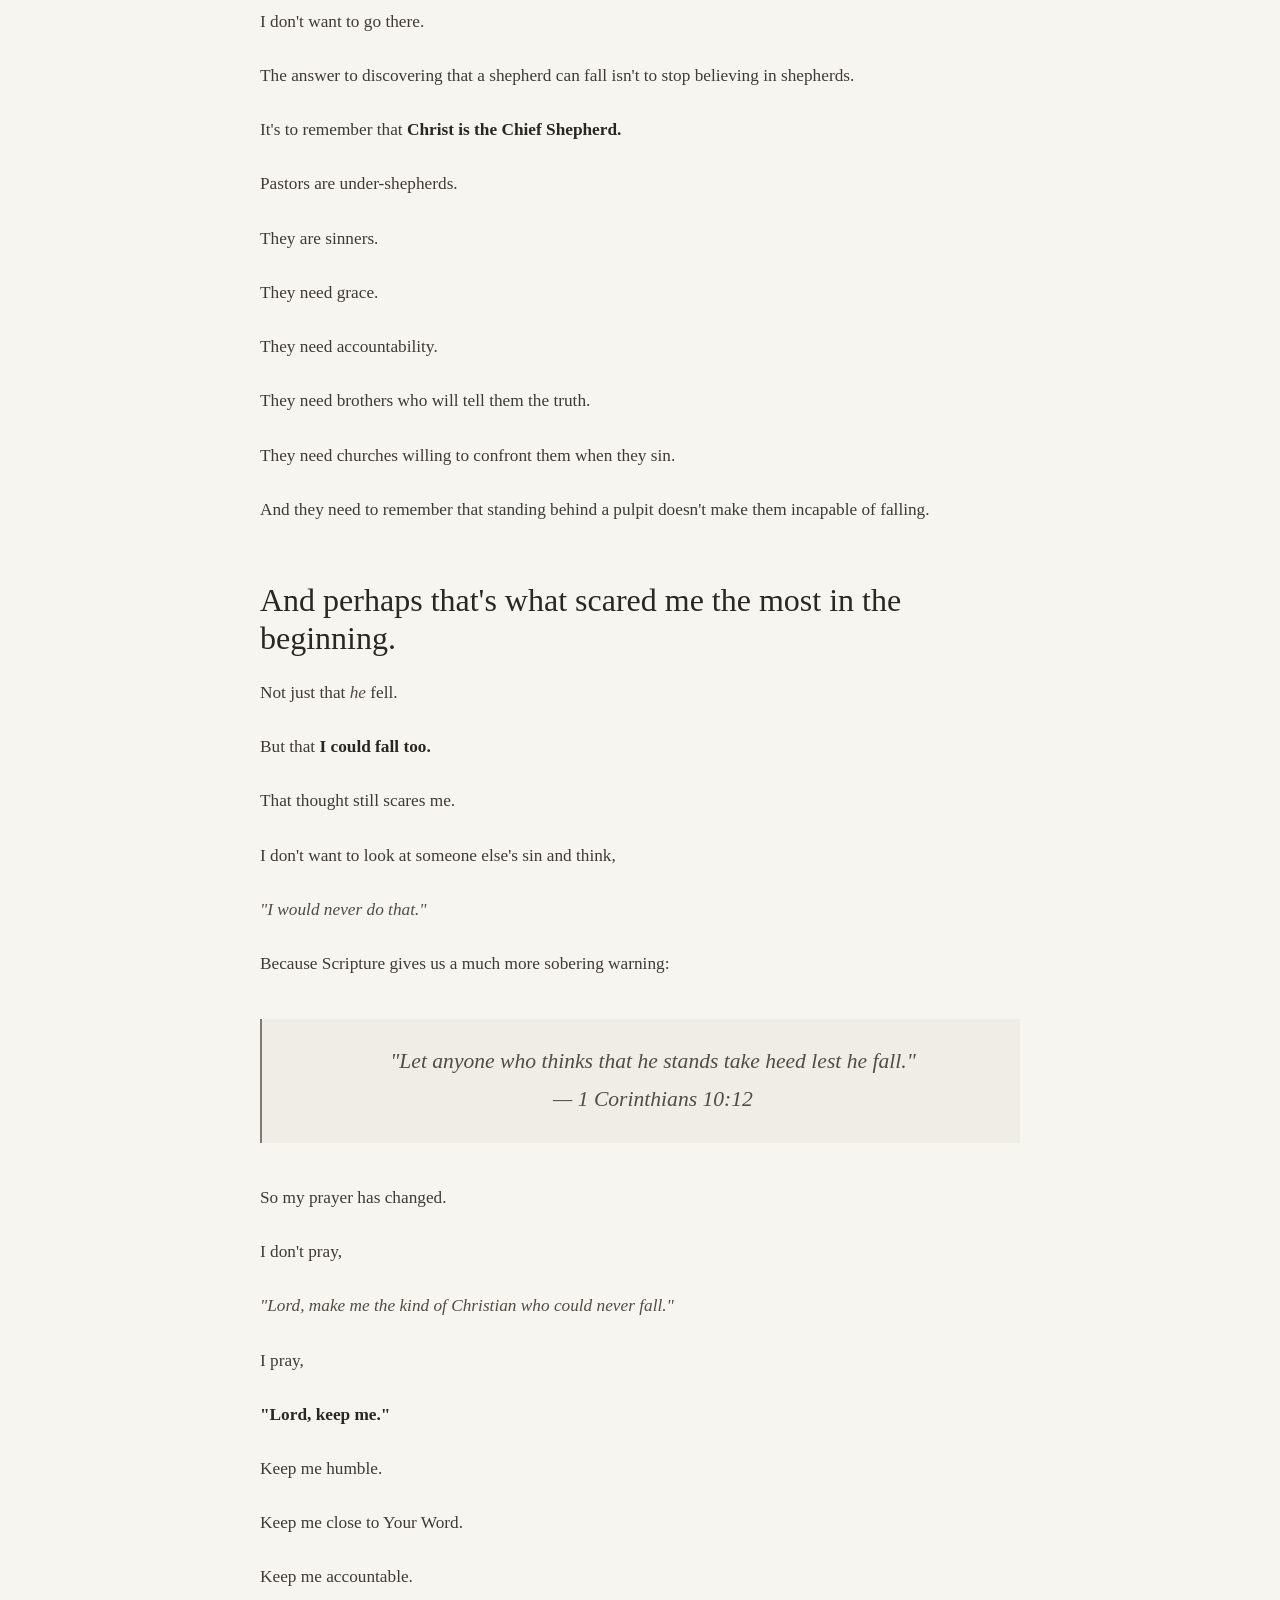
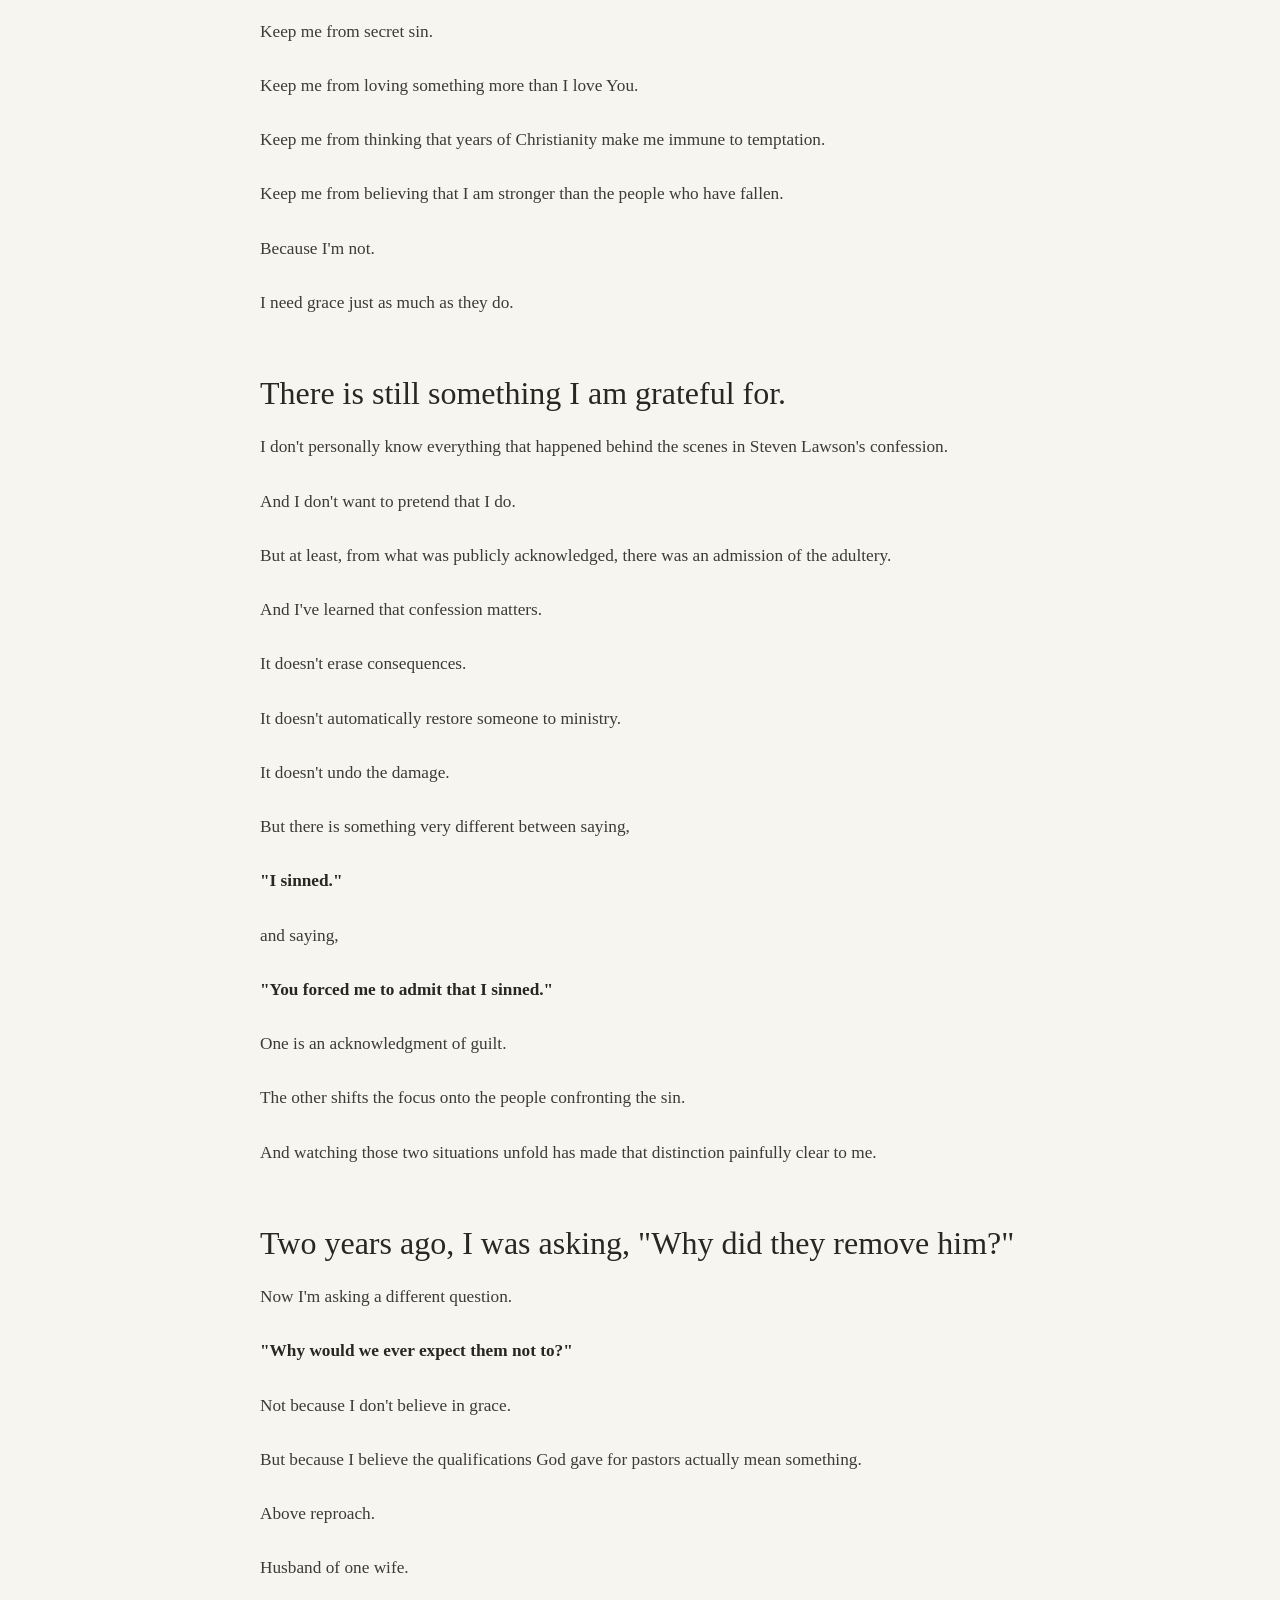
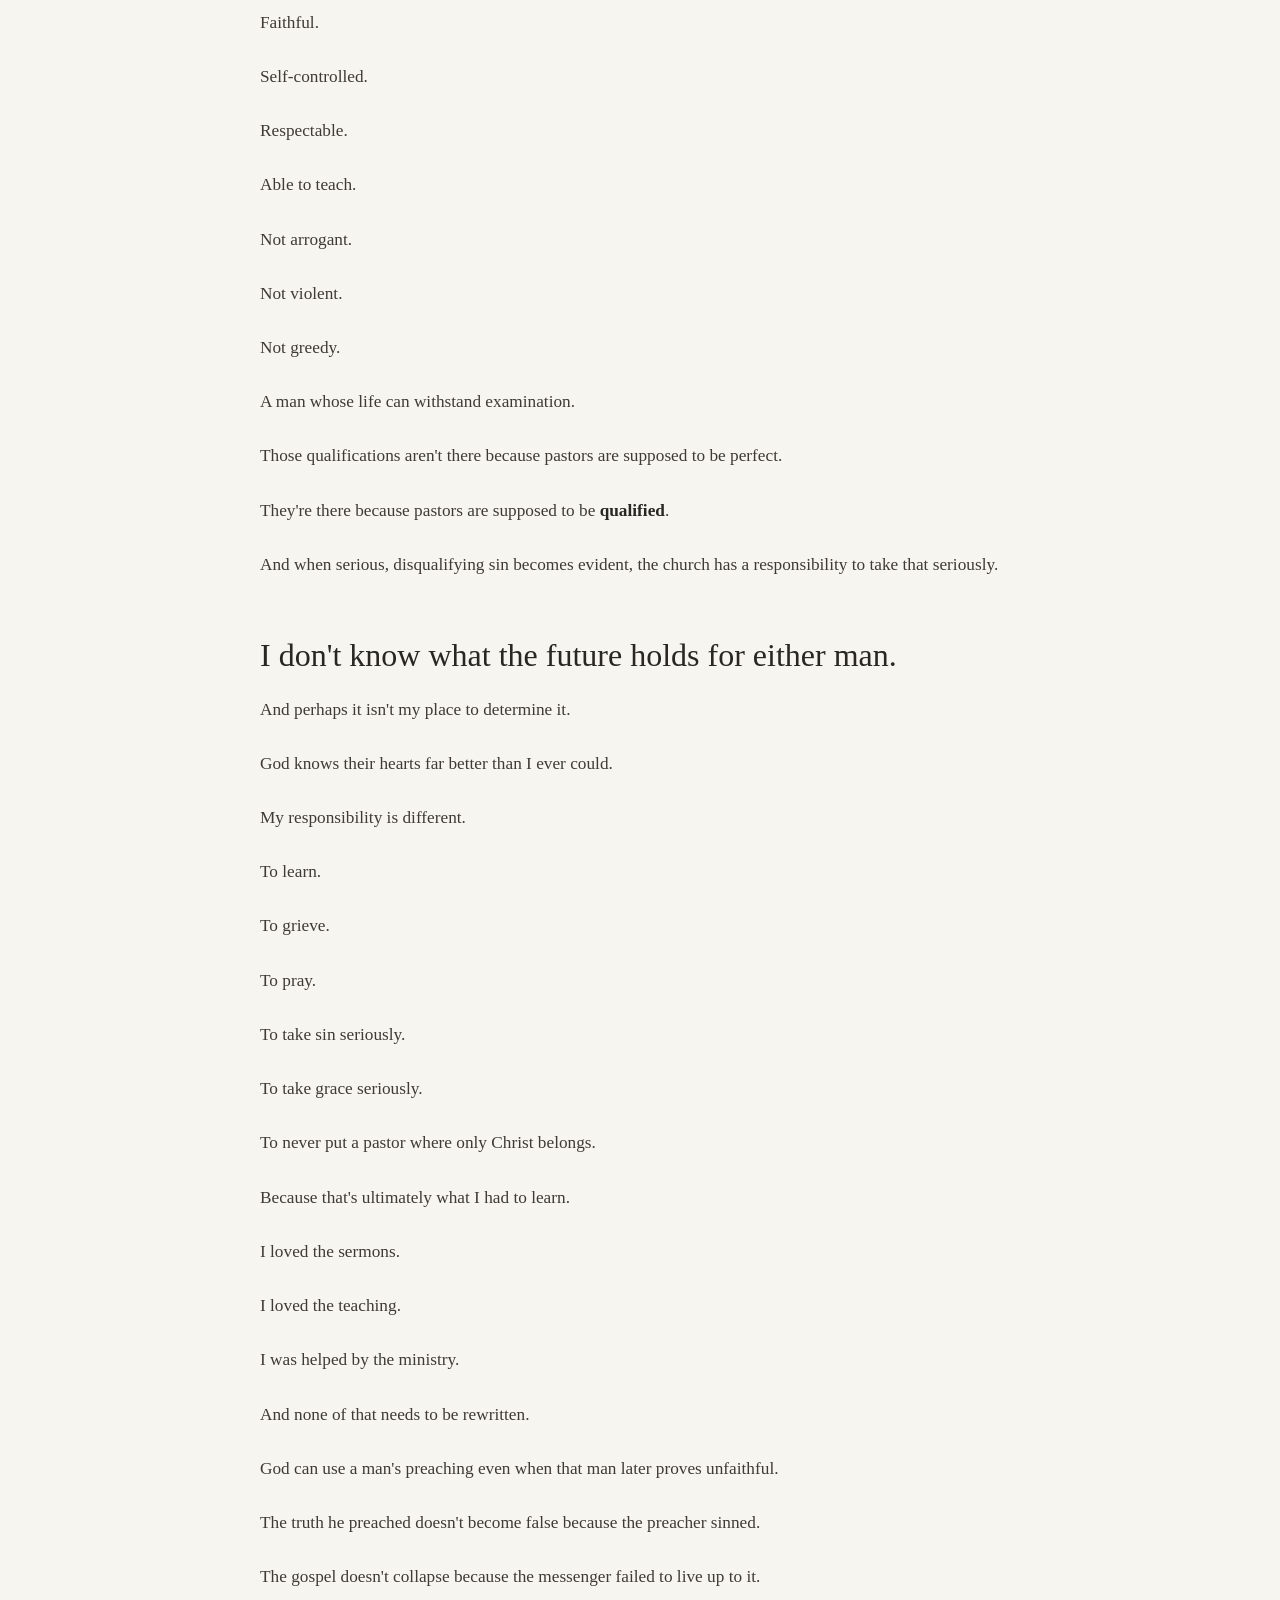
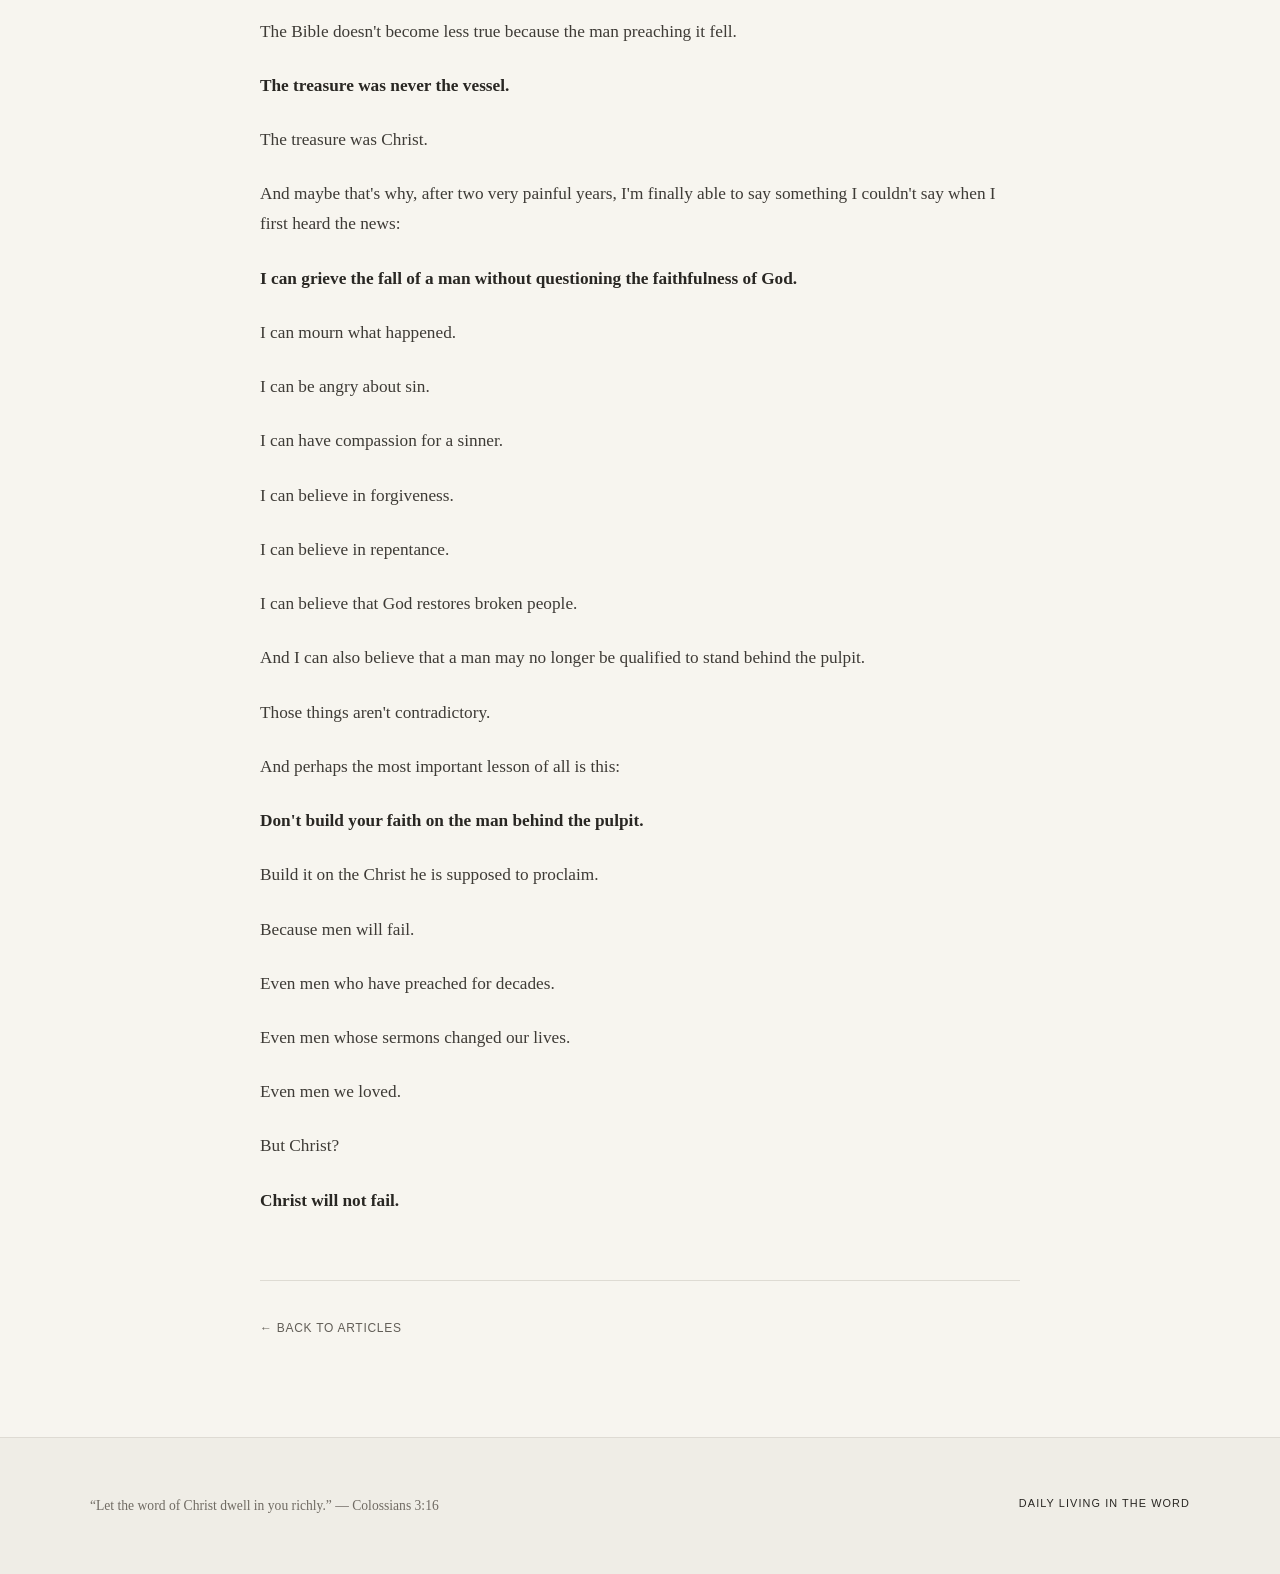
==== commit ec783e86: "Revise article on pastoral failure and its impact Updated the article's title and description to ref" ====
--- a/article-pastor-falls.html
+++ b/article-pastor-falls.html
@@ -12,17 +12,40 @@
 
     <meta
         name="description"
-        content="When a Pastor Falls — a reflection on what happens to our faith when someone we respected, trusted, and learned from falls into serious sin."
+        content="When a Man of God Falls, What Happens to the People Who Loved Him? A personal reflection on grief, pastoral failure, accountability, and resting our faith in Christ."
     >
 
     <title>
-        When a Pastor Falls | Daily Living in the Word
+        When a Man of God Falls, What Happens to the People Who Loved Him? | Daily Living in the Word
     </title>
 
     <link
         rel="stylesheet"
         href="css/style.css"
     >
+
+
+    <style>
+        /* Keep the full editorial cover visible; never crop its title or footer. */
+        figure.article-cover {
+            width: 100%;
+            max-width: 100%;
+            height: auto;
+            max-height: none;
+            overflow: visible;
+            margin: 0 auto 2rem;
+        }
+
+        figure.article-cover img {
+            display: block;
+            width: 100%;
+            max-width: 100%;
+            height: auto;
+            max-height: none;
+            object-fit: contain;
+            object-position: center;
+        }
+    </style>
 
 </head>
 
@@ -107,13 +130,12 @@
 
 
                 <h1>
-                    When a Pastor Falls
+                    When a Man of God Falls, What Happens to the People Who Loved Him?
                 </h1>
 
 
                 <p class="page-intro">
-                    What happens to our faith when someone we respected,
-                    trusted, and learned from falls into serious sin?
+                    A personal reflection on grief, pastoral failure, accountability, and learning to rest our faith in Christ rather than the people who proclaim Him.
                 </p>
 
 
@@ -146,7 +168,7 @@
 
                     <img
                         src="images/pastor-falls-cover.png"
-                        alt="When a Pastor Falls article cover"
+                        alt="When a Man of God Falls, What Happens to the People Who Loved Him? article cover"
                     >
 
                 </figure>
@@ -157,475 +179,448 @@
 
                 <div class="article-body">
 
-
-                    <p>
-                        I never knew Steven Lawson personally. But what happened
-                        had a great impact on my life, both before and after his sin
-                        became public.
-                    </p>
-
-
-                    <p>
-                        Before the news broke, I had loved his messages. I was
-                        actually going through his Romans series when the news of
-                        his adultery became public.
-                    </p>
-
-
-                    <p>
-                        I was crushed in my spirit.
-                    </p>
-
-
-                    <p>
-                        It is difficult to explain what happens inside you when
-                        someone you respected spiritually falls into serious sin.
-                        There can be grief, confusion, disappointment, anger,
-                        and even fear.
-                    </p>
-
-
-                    <p>
-                        And for a moment, a frightening question can enter your mind:
-                    </p>
-
-
-                    <blockquote class="pull-quote">
-
-                        “If a man of God can fall, what’s stopping a simple woman
-                        like me?”
-
-                    </blockquote>
-
-
-                    <p>
-                        But as I processed what had happened, I began to realize
-                        something important.
-                    </p>
-
-
-                    <p>
-                        My faith had never been meant to rest on a man.
-                    </p>
-
-
-                    <p>
-                        Not on a pastor.
-                    </p>
-
-
-                    <p>
-                        Not on a preacher.
-                    </p>
-
-
-                    <p>
-                        Not on an author.
-                    </p>
-
-
-                    <p>
-                        Not even on someone whose teaching had helped me deeply.
-                    </p>
-
-
-
-                    <!-- SECTION 1 -->
-
-                    <h2>
-                        We Must Be Careful Who We Build Our Faith On
-                    </h2>
-
-
-                    <p>
-                        God gives the church pastors, teachers, and faithful
-                        ministers of the Word. We should be thankful for them.
-                        We should listen to sound teaching, learn from godly
-                        examples, and honor those who faithfully labor for Christ.
-                    </p>
-
-
-                    <p>
-                        But none of these people are Christ.
-                    </p>
-
-
-                    <p>
-                        Every pastor is still a sinner saved by grace.
-                        Every teacher is still dependent upon the mercy of God.
-                        Every Christian leader is capable of falling.
-                    </p>
-
-
-                    <p>
-                        This does not excuse sin. It does not minimize the damage
-                        caused by serious sin. And it does not mean that every
-                        fallen leader should immediately return to ministry.
-                    </p>
-
-
-                    <p>
-                        But it does remind us where our ultimate confidence belongs.
-                    </p>
-
-
-
-                    <!-- SECTION 2 -->
-
-                    <h2>
-                        The Word of God Does Not Fall
-                    </h2>
-
-
-                    <p>
-                        People fall.
-                    </p>
-
-
-                    <p>
-                        Leaders fall.
-                    </p>
-
-
-                    <p>
-                        Churches can disappoint us.
-                    </p>
-
-
-                    <p>
-                        People we admired can fail us.
-                    </p>
-
-
-                    <p>
-                        But God's Word remains true.
-                    </p>
-
-
-                    <p>
-                        Scripture does not become less trustworthy because someone
-                        who preached it failed to live according to it.
-                    </p>
-
-
-                    <p>
-                        The truth of Romans does not change because the man preaching
-                        Romans sinned.
-                    </p>
-
-
-                    <p>
-                        The gospel does not become less glorious because a preacher
-                        dishonored the gospel he proclaimed.
-                    </p>
-
-
-                    <p>
-                        Christ is not diminished by the failures of His servants.
-                    </p>
-
-
-
-                    <!-- SECTION 3 -->
-
-                    <h2>
-                        Looking Beyond the Messenger
-                    </h2>
-
-
-                    <p>
-                        There is a danger in Christian culture of becoming deeply
-                        attached to particular teachers.
-                    </p>
-
-
-                    <p>
-                        We can begin by appreciating a man's ministry and slowly
-                        move toward building our spiritual lives around that person.
-                    </p>
-
-
-                    <p>
-                        We quote them constantly.
-                    </p>
-
-
-                    <p>
-                        We listen to everything they preach.
-                    </p>
-
-
-                    <p>
-                        We recommend all their books.
-                    </p>
-
-
-                    <p>
-                        And without realizing it, we can begin to associate their
-                        voice with truth itself.
-                    </p>
-
-
-                    <p>
-                        That is dangerous.
-                    </p>
-
-
-                    <p>
-                        The Bereans were commended because they examined the
-                        Scriptures to see whether what they were being taught
-                        was true.
-                    </p>
-
-
-                    <p>
-                        Our responsibility is not simply to ask,
-                        “Did my favorite preacher say it?”
-                    </p>
-
-
-                    <p>
-                        We must ask,
-                        “Does Scripture say it?”
-                    </p>
-
-
-
-                    <!-- SECTION 4 -->
-
-                    <h2>
-                        When Someone You Respected Falls
-                    </h2>
-
-
-                    <p>
-                        I have learned that this is not merely a theoretical issue.
-                    </p>
-
-
-                    <p>
-                        There are moments when people close to us, or people we
-                        have looked up to spiritually, can be exposed as living
-                        in serious sin.
-                    </p>
-
-
-                    <p>
-                        Those moments hurt.
-                    </p>
-
-
-                    <p>
-                        They can make you question what you thought you knew.
-                    </p>
-
-
-                    <p>
-                        They can make you wonder whether you can trust anyone.
-                    </p>
-
-
-                    <p>
-                        But we must resist the temptation to throw away everything
-                        simply because a person failed.
-                    </p>
-
-
-                    <p>
-                        Instead, we go back to Scripture.
-                    </p>
-
-
-                    <p>
-                        We go back to Christ.
-                    </p>
-
-
-                    <p>
-                        We go back to the gospel.
-                    </p>
-
-
-
-                    <!-- SECTION 5 -->
-
-                    <h2>
-                        Forgiveness Does Not Mean Pretending Nothing Happened
-                    </h2>
-
-
-                    <p>
-                        Another important lesson is that forgiveness and restoration
-                        are not identical.
-                    </p>
-
-
-                    <p>
-                        Christians are called to forgive.
-                    </p>
-
-
-                    <p>
-                        But forgiveness does not mean ignoring sin, denying harm,
-                        removing necessary boundaries, or automatically restoring
-                        someone to a position of spiritual leadership.
-                    </p>
-
-
-                    <p>
-                        Restoration to fellowship and restoration to a particular
-                        ministry position are separate questions that require wisdom,
-                        repentance, accountability, and careful consideration.
-                    </p>
-
-
-                    <p>
-                        Grace never requires us to call sin something other than sin.
-                    </p>
-
-
-
-                    <!-- SECTION 6 -->
-
-                    <h2>
-                        Christ Remains
-                    </h2>
-
-
-                    <p>
-                        Perhaps the greatest lesson I have learned through all of
-                        this is painfully simple:
-                    </p>
-
-
-                    <p>
-                        People change.
-                    </p>
-
-
-                    <p>
-                        People fail.
-                    </p>
-
-
-                    <p>
-                        People disappoint us.
-                    </p>
-
-
-                    <p>
-                        But Jesus Christ is the same yesterday and today and forever.
-                    </p>
-
-
-
-                    <div class="scripture-box">
-
-                        <p class="scripture-text">
-                            “Jesus Christ is the same yesterday and today and forever.”
-                        </p>
-
-
-                        <p class="scripture-reference">
-                            Hebrews 13:8
-                        </p>
-
-                    </div>
-
-
-
-                    <p>
-                        When someone we trusted falls, we may grieve.
-                        We may need time to process what happened.
-                        We may need to acknowledge the seriousness of the sin
-                        and the damage it caused.
-                    </p>
-
-
-                    <p>
-                        But we do not need to lose Christ.
-                    </p>
-
-
-                    <p>
-                        Because Christ was never the person who failed us.
-                    </p>
-
-
-                    <p>
-                        He was never the one who changed.
-                    </p>
-
-
-                    <p>
-                        He was never the one whose character was uncertain.
-                    </p>
-
-
-                    <p>
-                        Our hope was never supposed to be in a man.
-                    </p>
-
-
-                    <p>
-                        Our hope is in Christ.
-                    </p>
-
-
-
-                    <!-- SECTION 7 -->
-
-                    <h2>
-                        Be Careful Who You Build Your Faith On
-                    </h2>
-
-
-                    <p>
-                        Learn from faithful teachers.
-                        Listen to sound preaching.
-                        Read good books.
-                        Thank God for pastors who faithfully proclaim His Word.
-                    </p>
-
-
-                    <p>
-                        But do not build your faith on them.
-                    </p>
-
-
-                    <p>
-                        Build your faith on Christ and His Word.
-                    </p>
-
-
-                    <p>
-                        Because when everything else shakes, He remains.
-                    </p>
-
-
-                    <p>
-                        And when a servant falls, the Master has not fallen.
-                    </p>
-
-
-                    <p>
-                        When a messenger fails, the message of Scripture has not failed.
-                    </p>
-
-
-                    <p>
-                        When people disappoint us, Christ remains faithful.
-                    </p>
-
-
-                    <p>
-                        So let us keep our eyes fixed on Him.
-                    </p>
-
-
-                    <p class="article-ending">
-                        To Christ.
-                    </p>
+<h2>When a Man of God Falls, What Happens to the People Who Loved Him?</h2>
+
+<p>I never knew Steven Lawson personally.</p>
+
+<p>But I loved his preaching.</p>
+
+<p>And maybe that's why his fall affected me as much as it did.</p>
+
+<p>I was actually going through his series on Romans when the news came out about his adultery.</p>
+
+<p>Let's call it what it was.</p>
+
+<p>Adultery.</p>
+
+<p>I remember feeling absolutely crushed.</p>
+
+<p>Not disappointed.</p>
+
+<p>Not merely surprised.</p>
+
+<p><strong>Crushed.</strong></p>
+
+<p>There was something deeply unsettling about watching a man whose sermons had fed me spiritually suddenly fall into something so serious.</p>
+
+<p>And then came a thought that frightened me:</p>
+
+<p><strong>If a man who has preached the Word for so many years can fall like this, what is stopping a simple woman like me from falling?</strong></p>
+
+<p>That question stayed with me.</p>
+
+<p>I think I may have even gone into a short period of depression.</p>
+
+<p>Because suddenly, the people I had looked up to didn't seem as secure as I had imagined them to be.</p>
+
+<h2>I was angry</h2>
+
+<p>And honestly?</p>
+
+<p>At first, I was angry at everyone else.</p>
+
+<p>His sermons were removed.</p>
+
+<p>His ministry was stopped.</p>
+
+<p>Everything seemed to happen so quickly.</p>
+
+<p>It felt like we weren't even given time to grieve.</p>
+
+<p>One day, his sermons were there.</p>
+
+<p>Then they weren't.</p>
+
+<p>It was almost as if he had been erased from the internet.</p>
+
+<p>I remember wondering:</p>
+
+<p><strong>Was this right?</strong></p>
+
+<p>Shouldn't there have been more grace?</p>
+
+<p>Shouldn't there have been more time?</p>
+
+<p>What about all the people who had been genuinely helped by his preaching?</p>
+
+<p>What about people like me?</p>
+
+<p>I wasn't defending adultery.</p>
+
+<p>I knew it was wrong.</p>
+
+<p>But I was grieving.</p>
+
+<p>And I don't think I understood then that <strong>grieving the fall of a pastor and believing that he should be removed from ministry are not contradictory things.</strong></p>
+
+<p>I didn't understand that yet.</p>
+
+<h2>Then, two years later, it happened again.</h2>
+
+<p>Except this time, it wasn't Steven Lawson.</p>
+
+<p>It was a pastor here in India.</p>
+
+<p>A Reformed pastor whose preaching I loved.</p>
+
+<p>Someone much closer to home.</p>
+
+<p>Someone whose ministry wasn't something I encountered through a screen, but someone connected to a church community I knew.</p>
+
+<p>And once again, there was sexual sin.</p>
+
+<p>He had been travelling around the world without his wife.</p>
+
+<p>And eventually, we found out why.</p>
+
+<p>He had been living in sin for more than a year.</p>
+
+<p>He confessed.</p>
+
+<p>But then something happened that I found incredibly difficult to process.</p>
+
+<p>He turned around and accused the people confronting him of <strong>forcing a confession out of him.</strong></p>
+
+<p>I remember thinking:</p>
+
+<p><strong>What?</strong></p>
+
+<p>And somehow, some people believed him.</p>
+
+<p>Some left with him.</p>
+
+<p>And eventually, he was asked to step away from the church and not return.</p>
+
+<p>But instead of simply stepping away, he began a Bible study in his home with those who had left with him.</p>
+
+<p>And suddenly, I felt like I was watching the same story again.</p>
+
+<p>Except this time, I was watching it from the inside.</p>
+
+<p>These weren't distant names on the internet.</p>
+
+<p>These were people we knew.</p>
+
+<p>People we loved.</p>
+
+<p>People we prayed with.</p>
+
+<p>And it hurt in a completely different way.</p>
+
+<h2>And then I understood something I hadn't understood two years earlier.</h2>
+
+<p>I understood why the church had acted the way it did with Lawson.</p>
+
+<p>I understood why a man cannot simply return to the pulpit because he is gifted.</p>
+
+<p>I understood why the church has to take pastoral qualifications seriously.</p>
+
+<p>Because the Bible doesn't say:</p>
+
+<p><em>"An overseer should be a really good preacher."</em></p>
+
+<p>It says he must be <strong>above reproach.</strong></p>
+
+<p>He must be <strong>the husband of one wife.</strong></p>
+
+<p>His character matters.</p>
+
+<p>His home matters.</p>
+
+<p>His reputation matters.</p>
+
+<p>His faithfulness matters.</p>
+
+<p>The qualifications in 1 Timothy 3 and Titus 1 aren't suggestions for an ideal pastor.</p>
+
+<p>They are qualifications for the office.</p>
+
+<p>And suddenly, something that had once seemed harsh to me started making sense.</p>
+
+<h2>A good sermon doesn't qualify a man for the pulpit.</h2>
+
+<p>This is probably one of the hardest things I've had to learn.</p>
+
+<p>A man can preach brilliantly.</p>
+
+<p>He can explain Scripture beautifully.</p>
+
+<p>He can write books.</p>
+
+<p>He can have decades of ministry behind him.</p>
+
+<p>He can preach Romans in a way that makes you fall in love with the doctrines of grace all over again.</p>
+
+<p>And he can still fall into terrible sin.</p>
+
+<p>Because giftedness and godliness are not the same thing.</p>
+
+<p>Knowledge and character are not the same thing.</p>
+
+<p>A ministry platform is not proof of spiritual maturity.</p>
+
+<p>And a man's ability to preach God's Word does not give him permission to violate God's Word in his own life.</p>
+
+<p>That is painful to admit.</p>
+
+<p>Especially when you loved his preaching.</p>
+
+<h2>But here's where I had to learn another difficult distinction.</h2>
+
+<p><strong>Forgiveness is not the same thing as restoration to office.</strong></p>
+
+<p>A man can repent.</p>
+
+<p>A man can be forgiven.</p>
+
+<p>A man can be restored to fellowship with God's people.</p>
+
+<p>And yet that does not necessarily mean he should return to pastoral ministry.</p>
+
+<p>I think I used to see removal from ministry as almost the opposite of grace.</p>
+
+<p>Now I don't.</p>
+
+<p>Sometimes grace looks like telling the truth.</p>
+
+<p>Sometimes grace looks like consequences.</p>
+
+<p>Sometimes grace looks like protecting the sheep.</p>
+
+<p>Sometimes grace looks like saying:</p>
+
+<p><strong>"We love you, but you cannot continue in this office."</strong></p>
+
+<p>That's not the church saying that God's grace isn't big enough.</p>
+
+<p>It's the church taking God's qualifications seriously.</p>
+
+<h2>And yet, I still don't want to become cynical.</h2>
+
+<p>That's important to me.</p>
+
+<p>Because there's another danger here.</p>
+
+<p>When a pastor falls, it is easy to become suspicious of every pastor.</p>
+
+<p>To think every man is secretly hiding something.</p>
+
+<p>To assume every ministry is fake.</p>
+
+<p>To stop trusting anyone.</p>
+
+<p>I don't want to go there.</p>
+
+<p>The answer to discovering that a shepherd can fall isn't to stop believing in shepherds.</p>
+
+<p>It's to remember that <strong>Christ is the Chief Shepherd.</strong></p>
+
+<p>Pastors are under-shepherds.</p>
+
+<p>They are sinners.</p>
+
+<p>They need grace.</p>
+
+<p>They need accountability.</p>
+
+<p>They need brothers who will tell them the truth.</p>
+
+<p>They need churches willing to confront them when they sin.</p>
+
+<p>And they need to remember that standing behind a pulpit doesn't make them incapable of falling.</p>
+
+<h2>And perhaps that's what scared me the most in the beginning.</h2>
+
+<p>Not just that <em>he</em> fell.</p>
+
+<p>But that <strong>I could fall too.</strong></p>
+
+<p>That thought still scares me.</p>
+
+<p>I don't want to look at someone else's sin and think,</p>
+
+<p><em>"I would never do that."</em></p>
+
+<p>Because Scripture gives us a much more sobering warning:</p>
+
+<blockquote class="pull-quote">"Let anyone who thinks that he stands take heed lest he fall."<br>
+— 1 Corinthians 10:12</blockquote>
+
+<p>So my prayer has changed.</p>
+
+<p>I don't pray,</p>
+
+<p><em>"Lord, make me the kind of Christian who could never fall."</em></p>
+
+<p>I pray,</p>
+
+<p><strong>"Lord, keep me."</strong></p>
+
+<p>Keep me humble.</p>
+
+<p>Keep me close to Your Word.</p>
+
+<p>Keep me accountable.</p>
+
+<p>Keep me from secret sin.</p>
+
+<p>Keep me from loving something more than I love You.</p>
+
+<p>Keep me from thinking that years of Christianity make me immune to temptation.</p>
+
+<p>Keep me from believing that I am stronger than the people who have fallen.</p>
+
+<p>Because I'm not.</p>
+
+<p>I need grace just as much as they do.</p>
+
+<h2>There is still something I am grateful for.</h2>
+
+<p>I don't personally know everything that happened behind the scenes in Steven Lawson's confession.</p>
+
+<p>And I don't want to pretend that I do.</p>
+
+<p>But at least, from what was publicly acknowledged, there was an admission of the adultery.</p>
+
+<p>And I've learned that confession matters.</p>
+
+<p>It doesn't erase consequences.</p>
+
+<p>It doesn't automatically restore someone to ministry.</p>
+
+<p>It doesn't undo the damage.</p>
+
+<p>But there is something very different between saying,</p>
+
+<p><strong>"I sinned."</strong></p>
+
+<p>and saying,</p>
+
+<p><strong>"You forced me to admit that I sinned."</strong></p>
+
+<p>One is an acknowledgment of guilt.</p>
+
+<p>The other shifts the focus onto the people confronting the sin.</p>
+
+<p>And watching those two situations unfold has made that distinction painfully clear to me.</p>
+
+<h2>Two years ago, I was asking, "Why did they remove him?"</h2>
+
+<p>Now I'm asking a different question.</p>
+
+<p><strong>"Why would we ever expect them not to?"</strong></p>
+
+<p>Not because I don't believe in grace.</p>
+
+<p>But because I believe the qualifications God gave for pastors actually mean something.</p>
+
+<p>Above reproach.</p>
+
+<p>Husband of one wife.</p>
+
+<p>Faithful.</p>
+
+<p>Self-controlled.</p>
+
+<p>Respectable.</p>
+
+<p>Able to teach.</p>
+
+<p>Not arrogant.</p>
+
+<p>Not violent.</p>
+
+<p>Not greedy.</p>
+
+<p>A man whose life can withstand examination.</p>
+
+<p>Those qualifications aren't there because pastors are supposed to be perfect.</p>
+
+<p>They're there because pastors are supposed to be <strong>qualified</strong>.</p>
+
+<p>And when serious, disqualifying sin becomes evident, the church has a responsibility to take that seriously.</p>
+
+<h2>I don't know what the future holds for either man.</h2>
+
+<p>And perhaps it isn't my place to determine it.</p>
+
+<p>God knows their hearts far better than I ever could.</p>
+
+<p>My responsibility is different.</p>
+
+<p>To learn.</p>
+
+<p>To grieve.</p>
+
+<p>To pray.</p>
+
+<p>To take sin seriously.</p>
+
+<p>To take grace seriously.</p>
+
+<p>To never put a pastor where only Christ belongs.</p>
+
+<p>Because that's ultimately what I had to learn.</p>
+
+<p>I loved the sermons.</p>
+
+<p>I loved the teaching.</p>
+
+<p>I was helped by the ministry.</p>
+
+<p>And none of that needs to be rewritten.</p>
+
+<p>God can use a man's preaching even when that man later proves unfaithful.</p>
+
+<p>The truth he preached doesn't become false because the preacher sinned.</p>
+
+<p>The gospel doesn't collapse because the messenger failed to live up to it.</p>
+
+<p>The Bible doesn't become less true because the man preaching it fell.</p>
+
+<p><strong>The treasure was never the vessel.</strong></p>
+
+<p>The treasure was Christ.</p>
+
+<p>And maybe that's why, after two very painful years, I'm finally able to say something I couldn't say when I first heard the news:</p>
+
+<p><strong>I can grieve the fall of a man without questioning the faithfulness of God.</strong></p>
+
+<p>I can mourn what happened.</p>
+
+<p>I can be angry about sin.</p>
+
+<p>I can have compassion for a sinner.</p>
+
+<p>I can believe in forgiveness.</p>
+
+<p>I can believe in repentance.</p>
+
+<p>I can believe that God restores broken people.</p>
+
+<p>And I can also believe that a man may no longer be qualified to stand behind the pulpit.</p>
+
+<p>Those things aren't contradictory.</p>
+
+<p>And perhaps the most important lesson of all is this:</p>
+
+<p><strong>Don't build your faith on the man behind the pulpit.</strong></p>
+
+<p>Build it on the Christ he is supposed to proclaim.</p>
+
+<p>Because men will fail.</p>
+
+<p>Even men who have preached for decades.</p>
+
+<p>Even men whose sermons changed our lives.</p>
+
+<p>Even men we loved.</p>
+
+<p>But Christ?</p>
+
+<p><strong>Christ will not fail.</strong></p>
+
+                </div>
 
 
                 </div>
@@ -682,4 +677,4 @@
 
 </body>
 
-</html>+</html>
